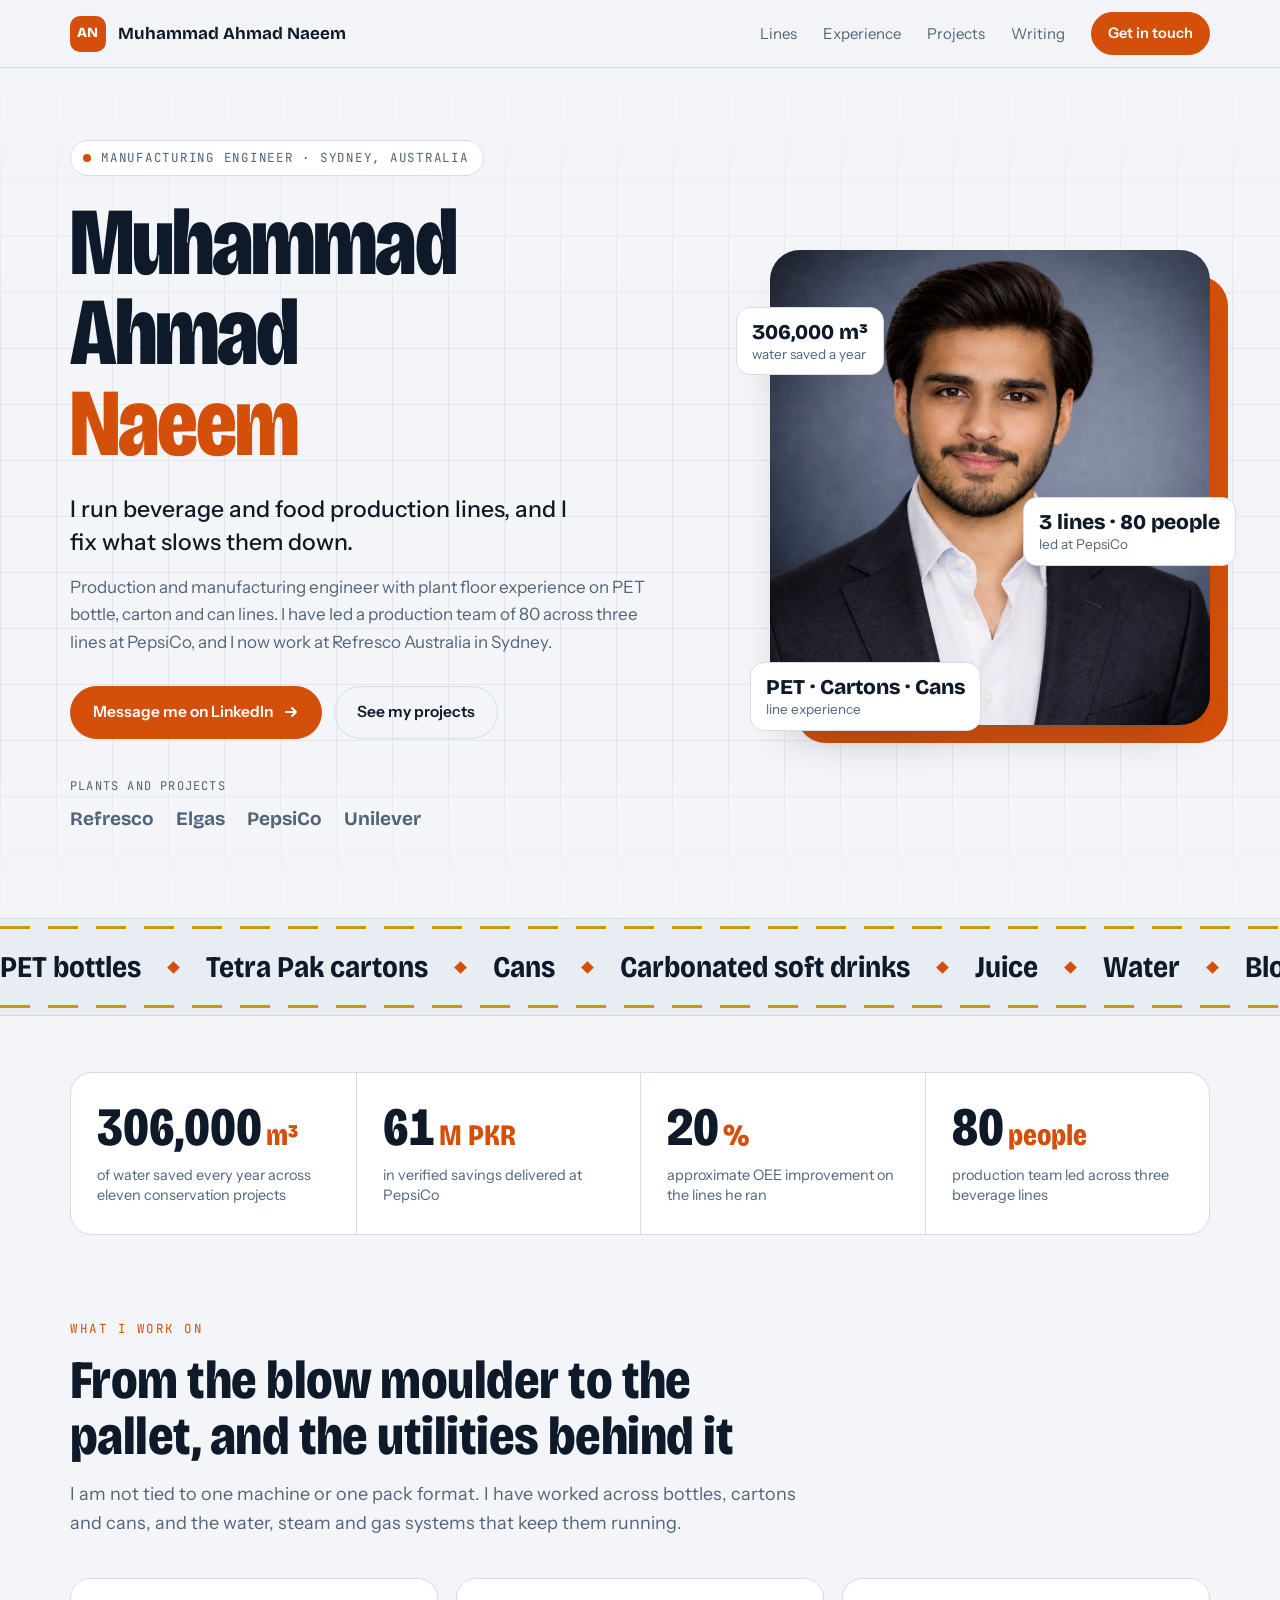
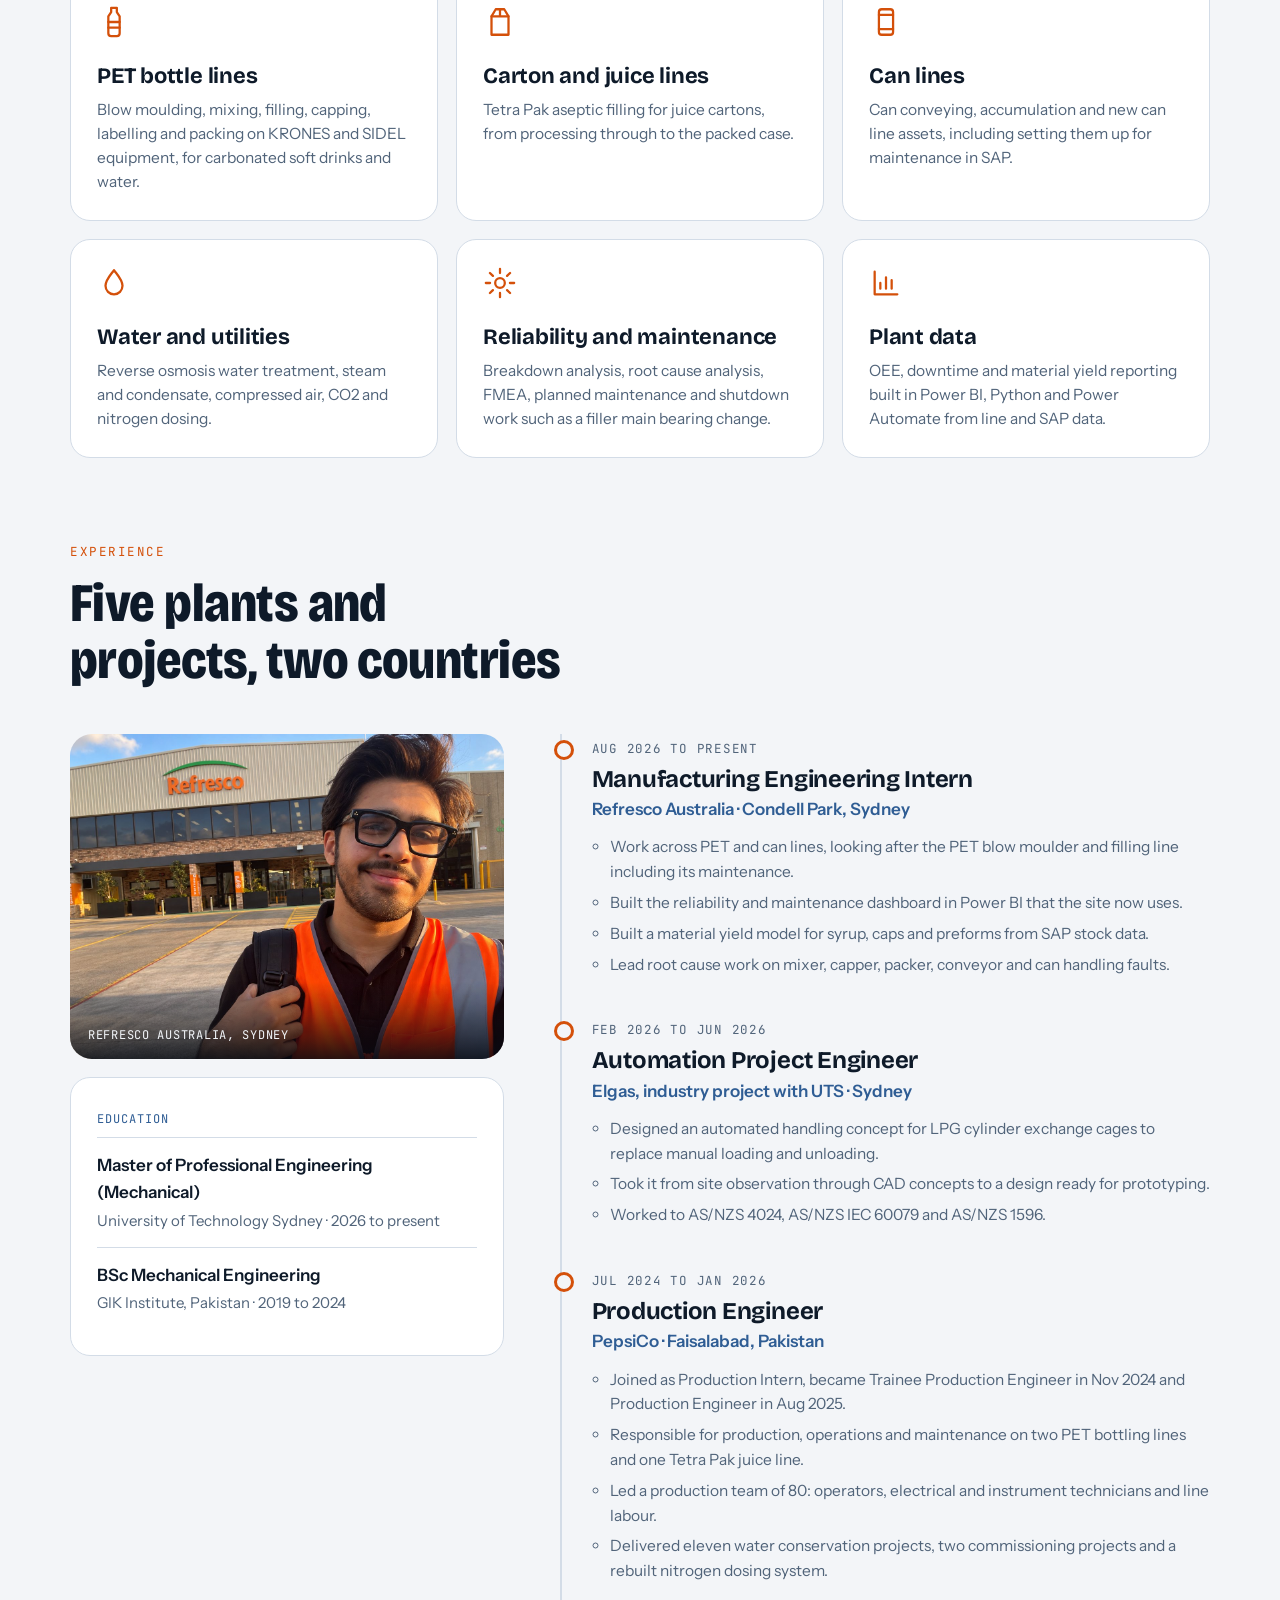
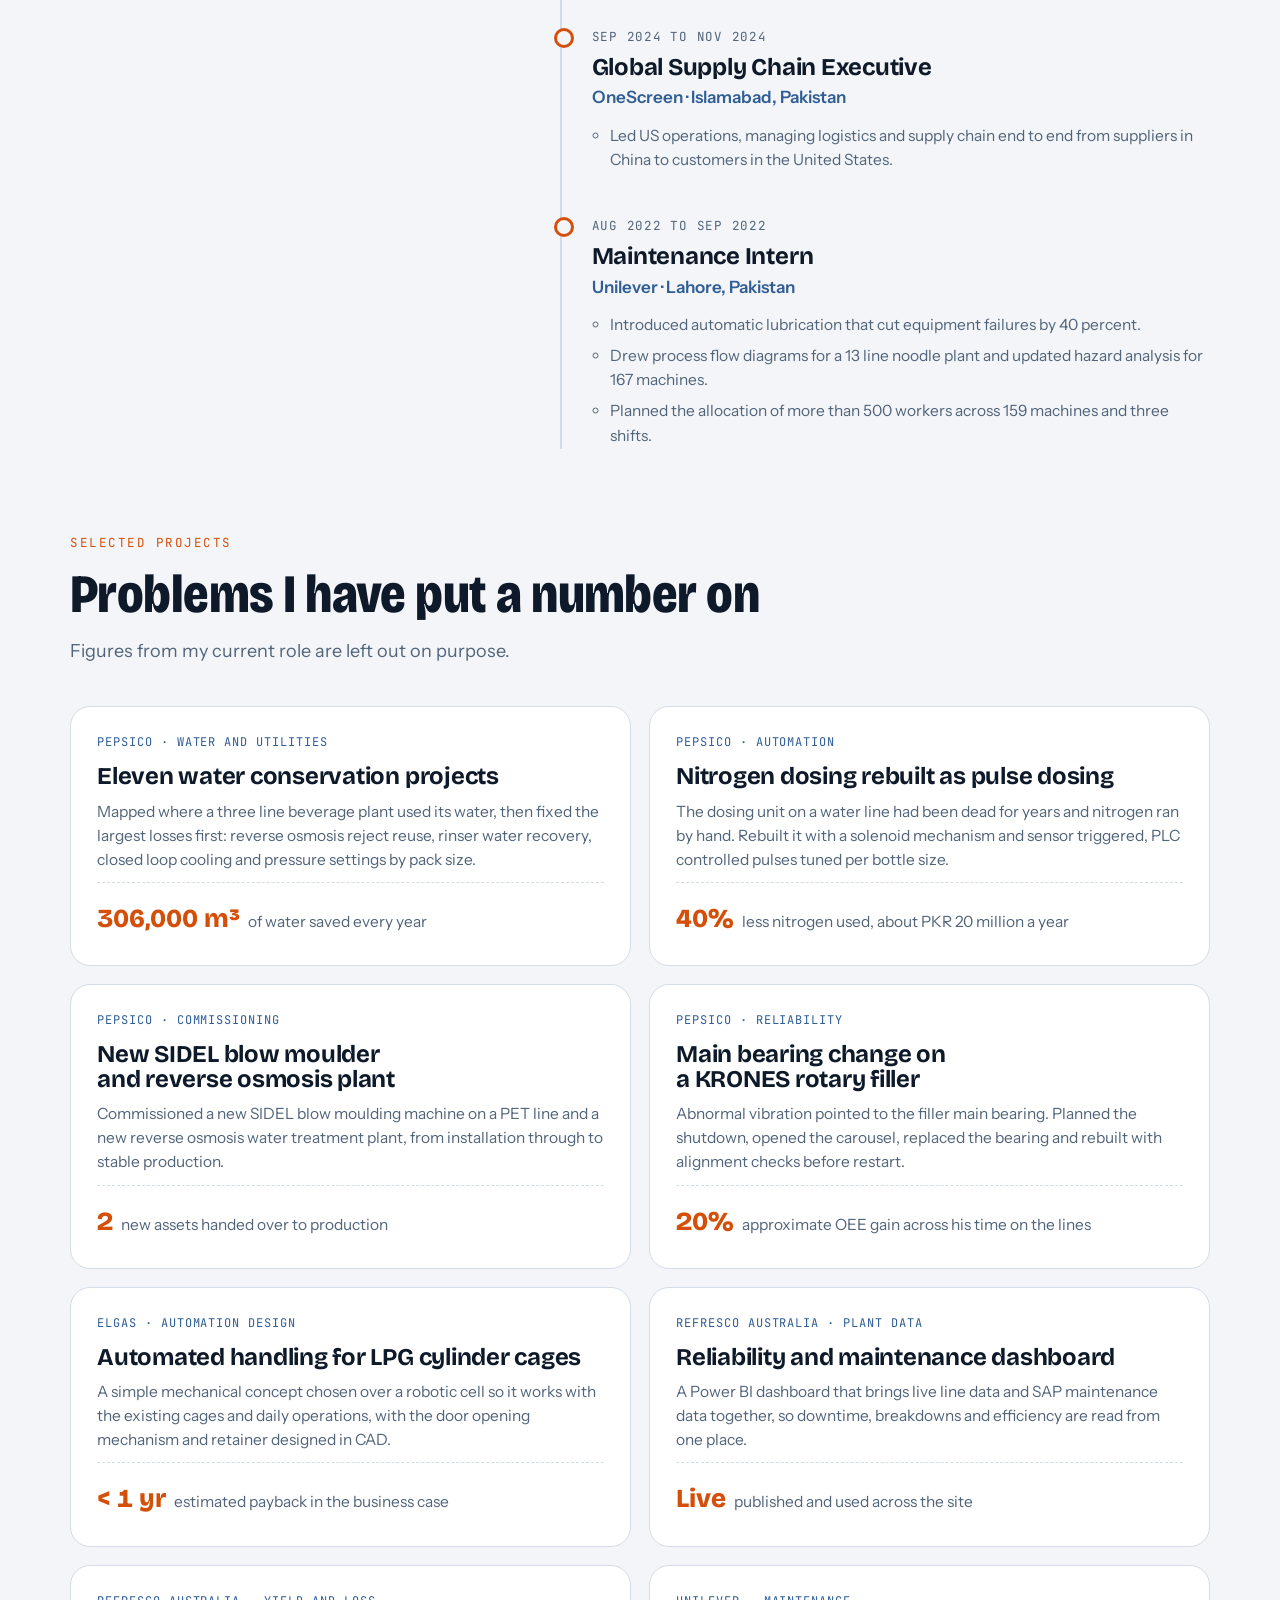
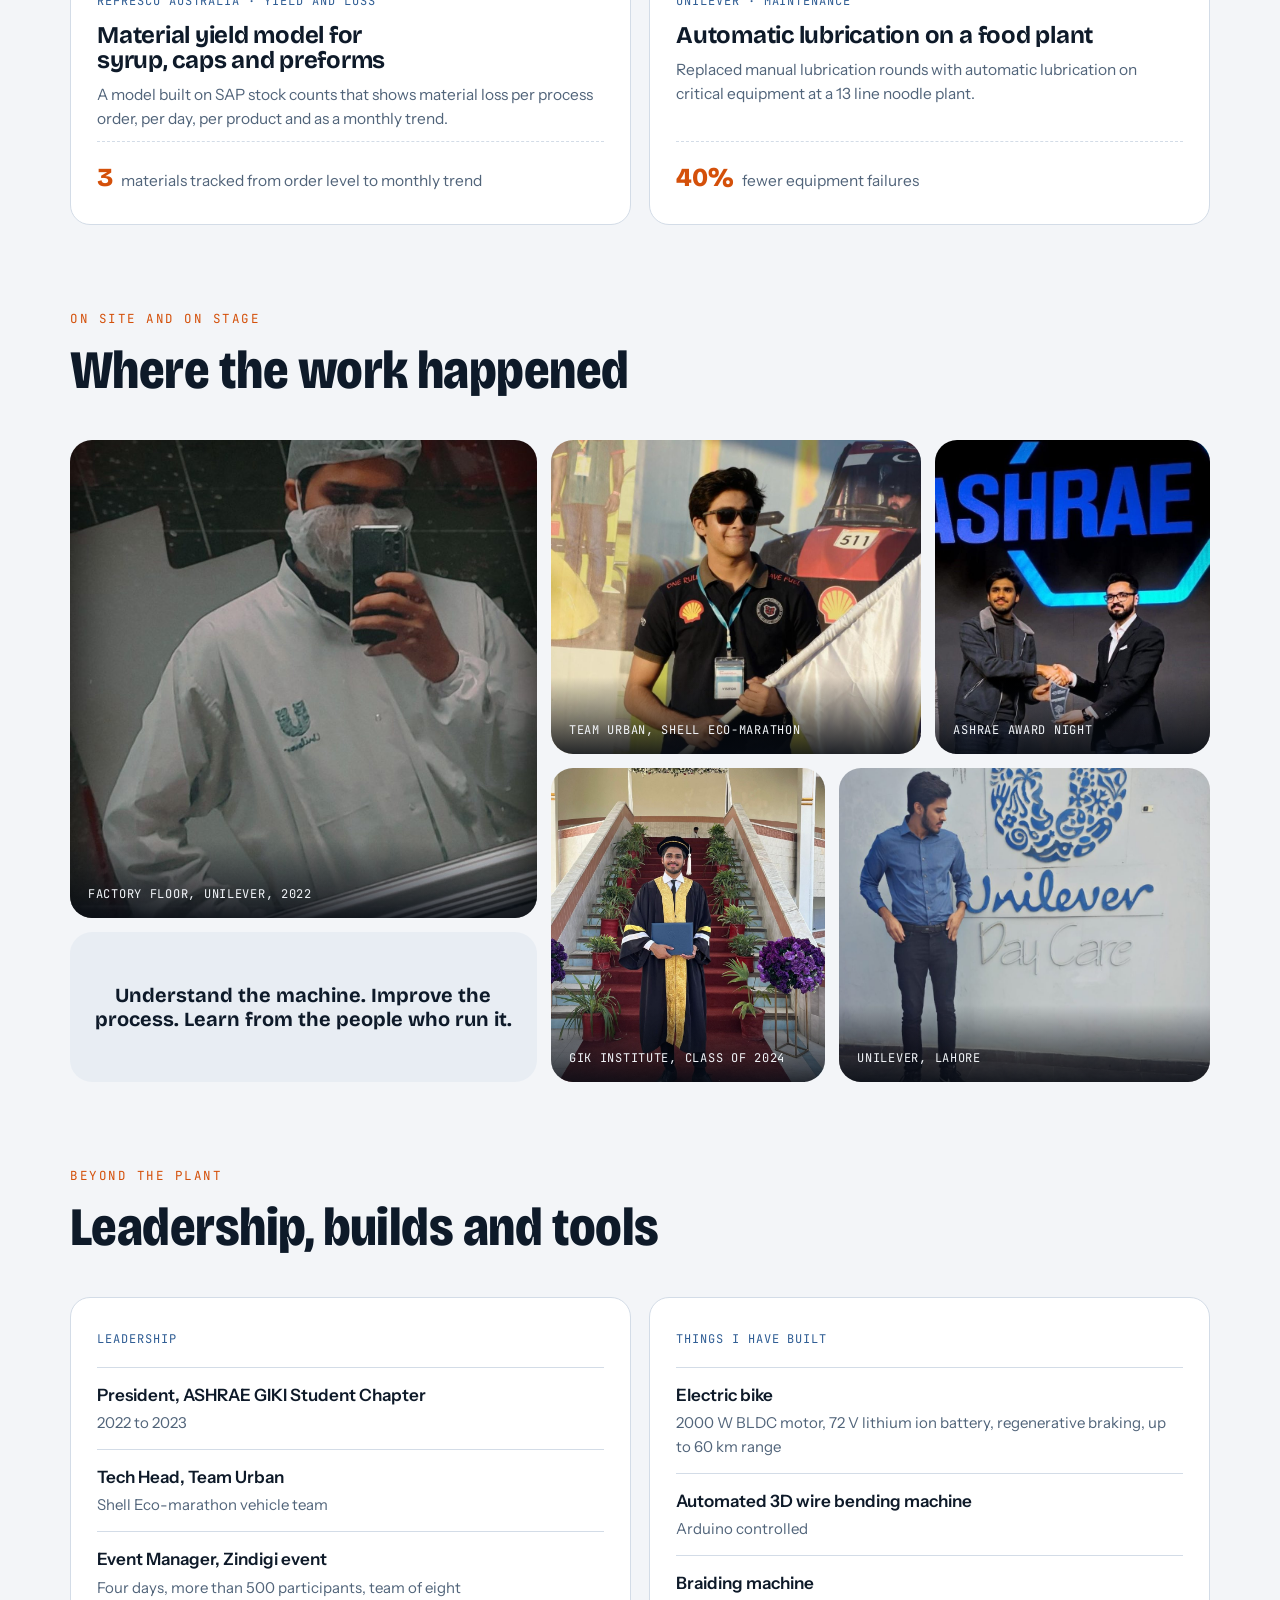
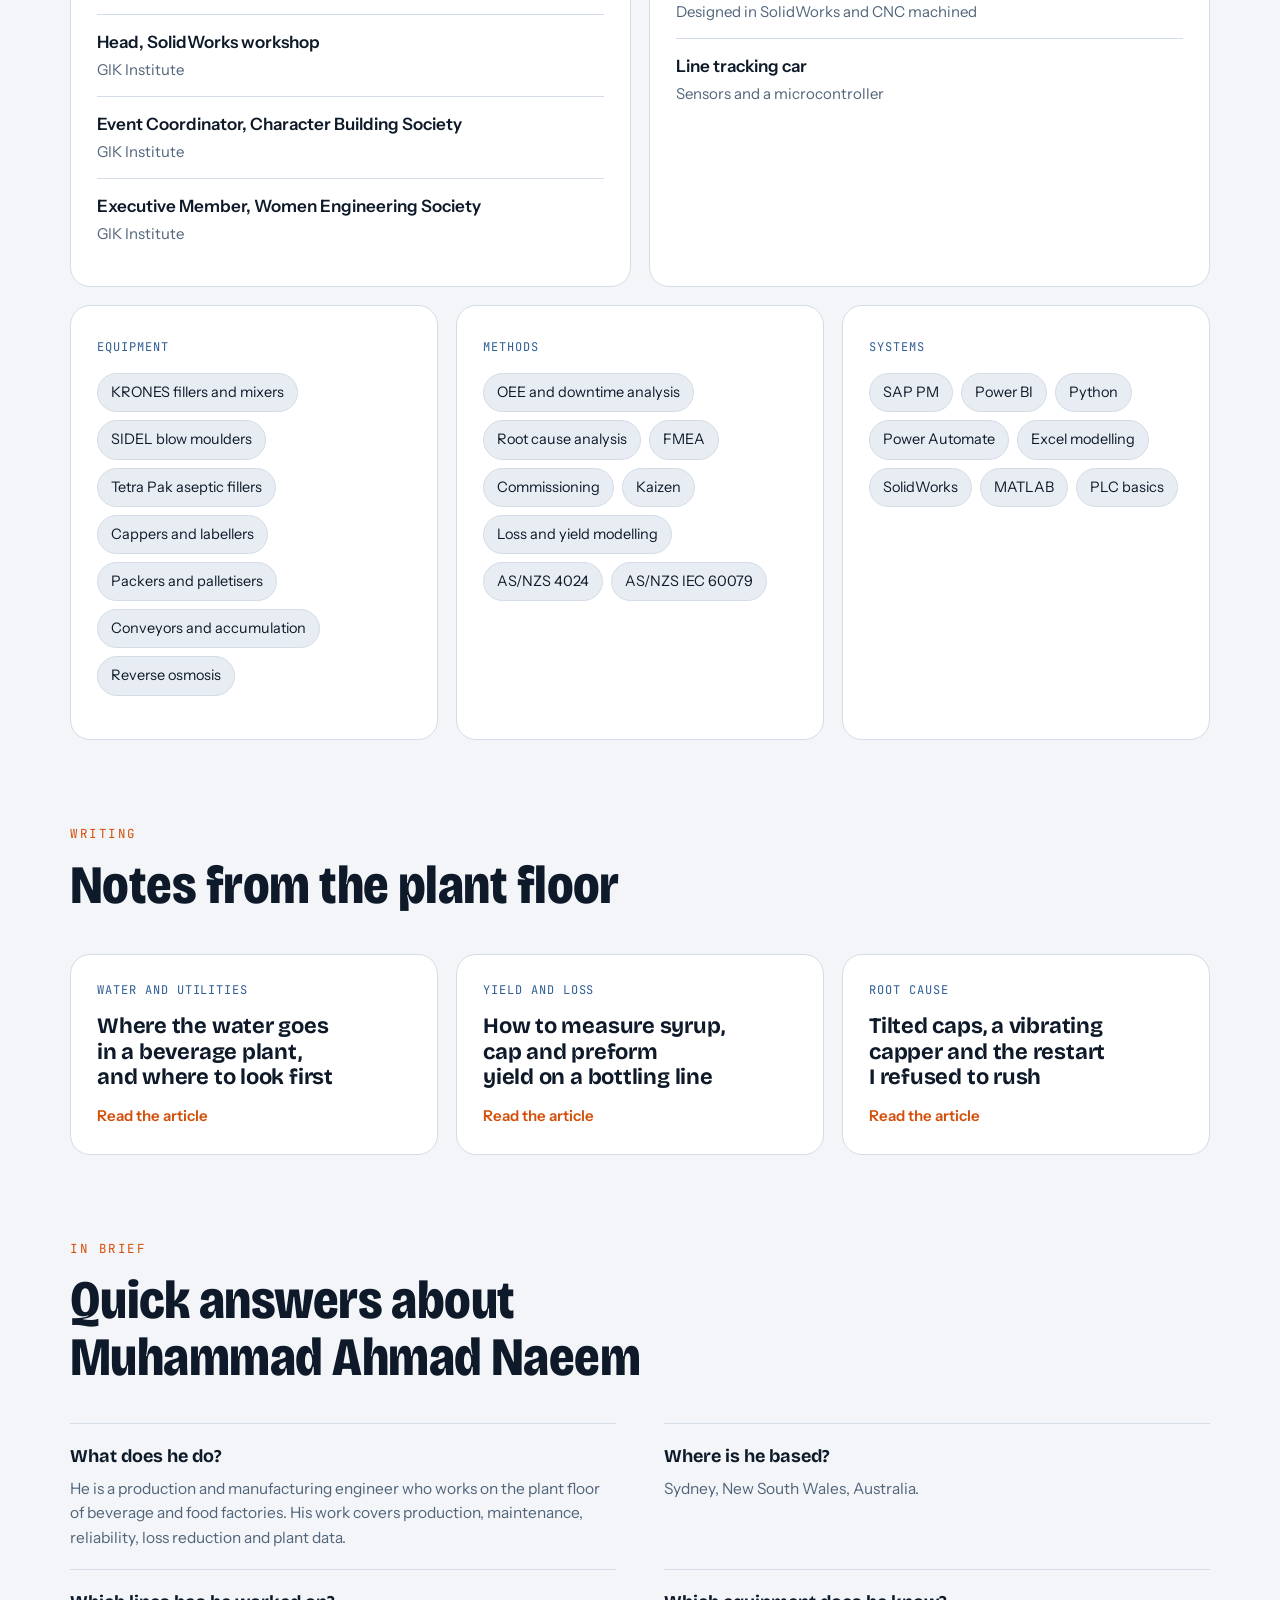
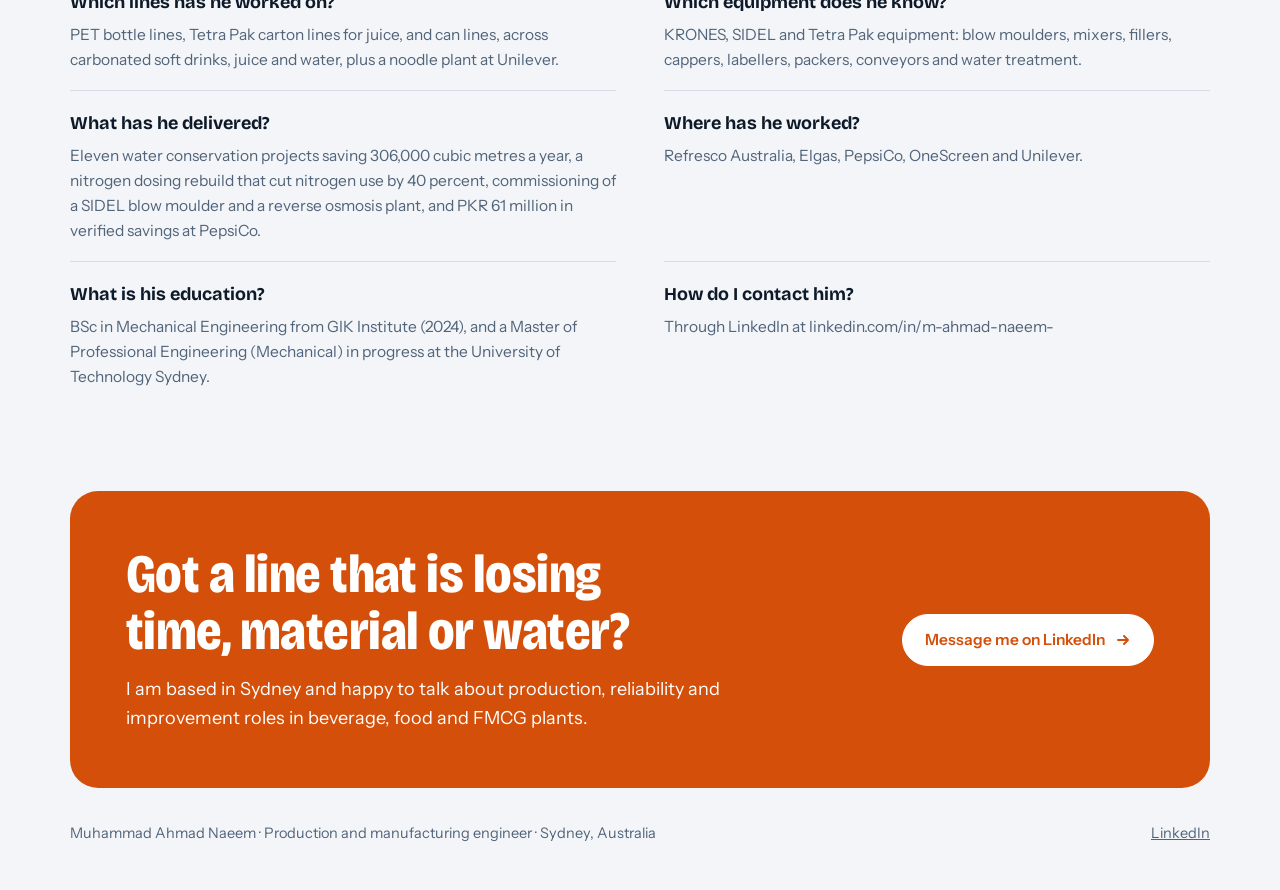
==== index.html @ 39c2a329 "Publish personal site" ====
<!DOCTYPE html>
<html lang="en-AU"><head><meta charset="utf-8"><meta name="viewport" content="width=device-width,initial-scale=1,viewport-fit=cover"><meta name="claude:viewport-fit-sides" content="cover"><title>Muhammad Ahmad Naeem | Production and Manufacturing Engineer, Sydney, Australia</title><meta name="description" content="Muhammad Ahmad Naeem is a production and manufacturing engineer in Sydney, Australia. He works on beverage and food plants across PET bottle, carton and can lines: production, maintenance, reliability, loss reduction and plant data."><meta name="author" content="Muhammad Ahmad Naeem"><link rel="canonical" href="https://ahmadnaeempbc.github.io/"><link rel="icon" href="data:image/svg+xml,%3Csvg xmlns='http://www.w3.org/2000/svg' viewBox='0 0 64 64'%3E%3Crect width='64' height='64' rx='14' fill='%23ff7a1a'/%3E%3Ctext x='32' y='43' font-family='Arial,sans-serif' font-weight='700' font-size='28' text-anchor='middle' fill='%230b1420'%3EAN%3C/text%3E%3C/svg%3E"><meta property="og:type" content="profile"><meta property="og:title" content="Muhammad Ahmad Naeem | Production and Manufacturing Engineer, Sydney, Australia"><meta property="og:description" content="Muhammad Ahmad Naeem is a production and manufacturing engineer in Sydney, Australia. He works on beverage and food plants across PET bottle, carton and can lines: production, maintenance, reliability, loss reduction and plant data."><meta property="og:url" content="https://ahmadnaeempbc.github.io/"><meta property="og:image" content="https://ahmadnaeempbc.github.io/portrait.jpg"><meta property="og:site_name" content="Muhammad Ahmad Naeem"><meta name="twitter:card" content="summary"><link rel="preconnect" href="https://fonts.googleapis.com"><link rel="preconnect" href="https://fonts.gstatic.com" crossorigin><link rel="stylesheet" href="https://fonts.googleapis.com/css2?family=Bricolage+Grotesque:opsz,wdth,wght@12..96,75..100,400..800&family=Instrument+Sans:wght@400..700&family=JetBrains+Mono:wght@400;500&display=swap"><link rel="stylesheet" href="site.css"><script type="application/ld+json">{"@context": "https://schema.org", "@type": "ProfilePage", "dateModified": "2026-11-15", "mainEntity": {"@type": "Person", "@id": "https://ahmadnaeempbc.github.io/#person", "name": "Muhammad Ahmad Naeem", "alternateName": ["Ahmad Naeem", "M Ahmad Naeem"], "jobTitle": "Production and Manufacturing Engineer", "description": "Muhammad Ahmad Naeem is a production and manufacturing engineer in Sydney, Australia. He works on beverage and food plants across PET bottle, carton and can lines: production, maintenance, reliability, loss reduction and plant data.", "url": "https://ahmadnaeempbc.github.io/", "image": "https://ahmadnaeempbc.github.io/portrait.jpg", "sameAs": ["https://www.linkedin.com/in/m-ahmad-naeem-/"], "address": {"@type": "PostalAddress", "addressLocality": "Sydney", "addressRegion": "NSW", "addressCountry": "AU"}, "worksFor": {"@type": "Organization", "name": "Refresco Australia"}, "alumniOf": [{"@type": "CollegeOrUniversity", "name": "University of Technology Sydney"}, {"@type": "CollegeOrUniversity", "name": "Ghulam Ishaq Khan Institute of Engineering Sciences and Technology"}], "knowsAbout": ["Production engineering", "Manufacturing engineering", "Beverage manufacturing", "Food manufacturing", "FMCG", "PET bottling lines", "PET blow moulding", "Tetra Pak aseptic carton filling", "Can lines", "Filling and packaging lines", "Overall equipment effectiveness", "Reliability engineering", "Root cause analysis", "FMEA", "Water conservation in manufacturing", "Material yield and loss reduction", "SAP PM", "Power BI", "Machine safety AS/NZS 4024"], "hasOccupation": {"@type": "Occupation", "name": "Manufacturing Engineer", "occupationLocation": {"@type": "Country", "name": "Australia"}, "skills": "Production, maintenance, reliability, commissioning, loss reduction, plant data"}}}</script></head><body><header class="nav"><div class="wrap"><a class="brand" href="#top"><span class="mark">AN</span><span class="full">Muhammad Ahmad Naeem</span></a><nav aria-label="Sections"><a href="#lines">Lines</a><a href="#experience">Experience</a><a href="#work">Projects</a><a href="#writing">Writing</a><a class="btn solid sm" href="https://www.linkedin.com/in/m-ahmad-naeem-/" rel="me noopener">Get in touch</a></nav></div></header><main id="top"><section class="hero" style="padding:0"><div class="wrap"><div><span class="status"><i></i>Manufacturing engineer · Sydney, Australia</span><h1><span>Muhammad</span><span>Ahmad</span><span class="hl">Naeem</span></h1><p class="lede">I run beverage and food production lines, and I fix what slows them down.</p><p class="about">Production and manufacturing engineer with plant floor experience on PET bottle, carton and can lines. I have led a production team of 80 across three lines at PepsiCo, and I now work at Refresco Australia in Sydney.</p><div class="cta"><a class="btn solid" href="https://www.linkedin.com/in/m-ahmad-naeem-/" rel="me noopener">Message me on LinkedIn <svg class="arrow" viewBox="0 0 16 16" fill="none" stroke="currentColor" stroke-width="2" stroke-linecap="round" stroke-linejoin="round" aria-hidden="true"><path d="M3 8h10M9 4l4 4-4 4"/></svg></a><a class="btn line" href="#work">See my projects</a></div><div class="firms"><small>Plants and projects</small><span>Refresco</span><span>Elgas</span><span>PepsiCo</span><span>Unilever</span></div></div><div class="shot"><img src="portrait.jpg" alt="Portrait of Muhammad Ahmad Naeem" width="900" height="900"><div class="chip c1"><b>306,000 m³</b>water saved a year</div><div class="chip c2"><b>3 lines · 80 people</b>led at PepsiCo</div><div class="chip c3"><b>PET · Cartons · Cans</b>line experience</div></div></div></section><div class="belt" aria-label="Products and processes"><div class="track"><ul><li>PET bottles</li><li>Tetra Pak cartons</li><li>Cans</li><li>Carbonated soft drinks</li><li>Juice</li><li>Water</li><li>Blow moulding</li><li>Filling</li><li>Capping</li><li>Labelling</li><li>Packing</li><li>Palletising</li><li>Water treatment</li><li>Utilities</li></ul><ul aria-hidden="true"><li>PET bottles</li><li>Tetra Pak cartons</li><li>Cans</li><li>Carbonated soft drinks</li><li>Juice</li><li>Water</li><li>Blow moulding</li><li>Filling</li><li>Capping</li><li>Labelling</li><li>Packing</li><li>Palletising</li><li>Water treatment</li><li>Utilities</li></ul></div></div><section style="padding-top:56px" aria-label="Key results"><div class="wrap"><div class="stats"><div><b><span data-count="306000">306,000</span><em>m³</em></b><span>of water saved every year across eleven conservation projects</span></div><div><b><span data-count="61">61</span><em>M PKR</em></b><span>in verified savings delivered at PepsiCo</span></div><div><b><span data-count="20">20</span><em>%</em></b><span>approximate OEE improvement on the lines he ran</span></div><div><b><span data-count="80">80</span><em>people</em></b><span>production team led across three beverage lines</span></div></div></div></section><section id="lines"><div class="wrap"><div class="head"><span class="eyebrow">What I work on</span><h2>From the blow moulder to the pallet, and the utilities behind it</h2><p>I am not tied to one machine or one pack format. I have worked across bottles, cartons and cans, and the water, steam and gas systems that keep them running.</p></div><div class="grid3"><article class="card"><svg viewBox="0 0 24 24" fill="none" stroke="currentColor" stroke-width="1.6" stroke-linecap="round" stroke-linejoin="round" aria-hidden="true"><path fill="none" d="M10 2h4v3l2 3v12a2 2 0 0 1-2 2h-4a2 2 0 0 1-2-2V8l2-3z"/><path fill="none" d="M8 12h8M8 16h8"/></svg><h3>PET bottle lines</h3><p>Blow moulding, mixing, filling, capping, labelling and packing on KRONES and SIDEL equipment, for carbonated soft drinks and water.</p></article><article class="card"><svg viewBox="0 0 24 24" fill="none" stroke="currentColor" stroke-width="1.6" stroke-linecap="round" stroke-linejoin="round" aria-hidden="true"><path fill="none" d="M6 8l3-5h6l3 5v13H6z"/><path fill="none" d="M6 8h12M12 3v5"/></svg><h3>Carton and juice lines</h3><p>Tetra Pak aseptic filling for juice cartons, from processing through to the packed case.</p></article><article class="card"><svg viewBox="0 0 24 24" fill="none" stroke="currentColor" stroke-width="1.6" stroke-linecap="round" stroke-linejoin="round" aria-hidden="true"><rect fill="none" x="7" y="3" width="10" height="18" rx="2"/><path fill="none" d="M7 7h10M7 17h10"/></svg><h3>Can lines</h3><p>Can conveying, accumulation and new can line assets, including setting them up for maintenance in SAP.</p></article><article class="card"><svg viewBox="0 0 24 24" fill="none" stroke="currentColor" stroke-width="1.6" stroke-linecap="round" stroke-linejoin="round" aria-hidden="true"><path fill="none" d="M12 3c3 4 6 7 6 11a6 6 0 0 1-12 0c0-4 3-7 6-11z"/></svg><h3>Water and utilities</h3><p>Reverse osmosis water treatment, steam and condensate, compressed air, CO2 and nitrogen dosing.</p></article><article class="card"><svg viewBox="0 0 24 24" fill="none" stroke="currentColor" stroke-width="1.6" stroke-linecap="round" stroke-linejoin="round" aria-hidden="true"><circle fill="none" cx="12" cy="12" r="3.4"/><path fill="none" d="M12 2v3M12 19v3M2 12h3M19 12h3M4.9 4.9l2.1 2.1M17 17l2.1 2.1M19.1 4.9L17 7M7 17l-2.1 2.1"/></svg><h3>Reliability and maintenance</h3><p>Breakdown analysis, root cause analysis, FMEA, planned maintenance and shutdown work such as a filler main bearing change.</p></article><article class="card"><svg viewBox="0 0 24 24" fill="none" stroke="currentColor" stroke-width="1.6" stroke-linecap="round" stroke-linejoin="round" aria-hidden="true"><path fill="none" d="M4 20V4M4 20h16"/><path fill="none" d="M8 16v-4M12 16V8M16 16v-6"/></svg><h3>Plant data</h3><p>OEE, downtime and material yield reporting built in Power BI, Python and Power Automate from line and SAP data.</p></article></div></div></section><section id="experience"><div class="wrap"><div class="head"><span class="eyebrow">Experience</span><h2>Five plants and projects, two countries</h2></div><div class="split"><div class="pin"><figure><img src="refresco.jpg" alt="Muhammad Ahmad Naeem in a high visibility vest outside the Refresco Australia plant in Sydney" loading="lazy"><figcaption>Refresco Australia, Sydney</figcaption></figure><div class="card" style="margin-top:18px"><span class="tag">Education</span><ul class="list" style="margin-top:6px"><li><b>Master of Professional Engineering (Mechanical)</b><span>University of Technology Sydney · 2026 to present</span></li><li><b>BSc Mechanical Engineering</b><span>GIK Institute, Pakistan · 2019 to 2024</span></li></ul></div></div><ol class="tl"><li><span class="when">Aug 2026 to present</span><h3>Manufacturing Engineering Intern</h3><p class="co">Refresco Australia · Condell Park, Sydney</p><ul><li>Work across PET and can lines, looking after the PET blow moulder and filling line including its maintenance.</li><li>Built the reliability and maintenance dashboard in Power BI that the site now uses.</li><li>Built a material yield model for syrup, caps and preforms from SAP stock data.</li><li>Lead root cause work on mixer, capper, packer, conveyor and can handling faults.</li></ul></li><li><span class="when">Feb 2026 to Jun 2026</span><h3>Automation Project Engineer</h3><p class="co">Elgas, industry project with UTS · Sydney</p><ul><li>Designed an automated handling concept for LPG cylinder exchange cages to replace manual loading and unloading.</li><li>Took it from site observation through CAD concepts to a design ready for prototyping.</li><li>Worked to AS/NZS 4024, AS/NZS IEC 60079 and AS/NZS 1596.</li></ul></li><li><span class="when">Jul 2024 to Jan 2026</span><h3>Production Engineer</h3><p class="co">PepsiCo · Faisalabad, Pakistan</p><ul><li>Joined as Production Intern, became Trainee Production Engineer in Nov 2024 and Production Engineer in Aug 2025.</li><li>Responsible for production, operations and maintenance on two PET bottling lines and one Tetra Pak juice line.</li><li>Led a production team of 80: operators, electrical and instrument technicians and line labour.</li><li>Delivered eleven water conservation projects, two commissioning projects and a rebuilt nitrogen dosing system.</li></ul></li><li><span class="when">Sep 2024 to Nov 2024</span><h3>Global Supply Chain Executive</h3><p class="co">OneScreen · Islamabad, Pakistan</p><ul><li>Led US operations, managing logistics and supply chain end to end from suppliers in China to customers in the United States.</li></ul></li><li><span class="when">Aug 2022 to Sep 2022</span><h3>Maintenance Intern</h3><p class="co">Unilever · Lahore, Pakistan</p><ul><li>Introduced automatic lubrication that cut equipment failures by 40 percent.</li><li>Drew process flow diagrams for a 13 line noodle plant and updated hazard analysis for 167 machines.</li><li>Planned the allocation of more than 500 workers across 159 machines and three shifts.</li></ul></li></ol></div></div></section><section id="work"><div class="wrap"><div class="head"><span class="eyebrow">Selected projects</span><h2>Problems I have put a number on</h2><p>Figures from my current role are left out on purpose.</p></div><div class="proj"><article class="card"><span class="tag">PepsiCo · Water and utilities</span><h3>Eleven water conservation projects</h3><p>Mapped where a three line beverage plant used its water, then fixed the largest losses first: reverse osmosis reject reuse, rinser water recovery, closed loop cooling and pressure settings by pack size.</p><p class="result"><b>306,000 m³</b>of water saved every year</p></article><article class="card"><span class="tag">PepsiCo · Automation</span><h3>Nitrogen dosing rebuilt as pulse dosing</h3><p>The dosing unit on a water line had been dead for years and nitrogen ran by hand. Rebuilt it with a solenoid mechanism and sensor triggered, PLC controlled pulses tuned per bottle size.</p><p class="result"><b>40%</b>less nitrogen used, about PKR 20 million a year</p></article><article class="card"><span class="tag">PepsiCo · Commissioning</span><h3>New SIDEL blow moulder and reverse osmosis plant</h3><p>Commissioned a new SIDEL blow moulding machine on a PET line and a new reverse osmosis water treatment plant, from installation through to stable production.</p><p class="result"><b>2</b>new assets handed over to production</p></article><article class="card"><span class="tag">PepsiCo · Reliability</span><h3>Main bearing change on a KRONES rotary filler</h3><p>Abnormal vibration pointed to the filler main bearing. Planned the shutdown, opened the carousel, replaced the bearing and rebuilt with alignment checks before restart.</p><p class="result"><b>20%</b>approximate OEE gain across his time on the lines</p></article><article class="card"><span class="tag">Elgas · Automation design</span><h3>Automated handling for LPG cylinder cages</h3><p>A simple mechanical concept chosen over a robotic cell so it works with the existing cages and daily operations, with the door opening mechanism and retainer designed in CAD.</p><p class="result"><b>&lt; 1 yr</b>estimated payback in the business case</p></article><article class="card"><span class="tag">Refresco Australia · Plant data</span><h3>Reliability and maintenance dashboard</h3><p>A Power BI dashboard that brings live line data and SAP maintenance data together, so downtime, breakdowns and efficiency are read from one place.</p><p class="result"><b>Live</b>published and used across the site</p></article><article class="card"><span class="tag">Refresco Australia · Yield and loss</span><h3>Material yield model for syrup, caps and preforms</h3><p>A model built on SAP stock counts that shows material loss per process order, per day, per product and as a monthly trend.</p><p class="result"><b>3</b>materials tracked from order level to monthly trend</p></article><article class="card"><span class="tag">Unilever · Maintenance</span><h3>Automatic lubrication on a food plant</h3><p>Replaced manual lubrication rounds with automatic lubrication on critical equipment at a 13 line noodle plant.</p><p class="result"><b>40%</b>fewer equipment failures</p></article></div></div></section><section id="photos"><div class="wrap"><div class="head"><span class="eyebrow">On site and on stage</span><h2>Where the work happened</h2></div><div class="gallery"><figure><img src="unilever-floor.jpg" alt="Muhammad Ahmad Naeem in a hair net, face mask and white Unilever coat on the factory floor" loading="lazy"><figcaption>Factory floor, Unilever, 2022</figcaption></figure><figure><img src="shell.jpg" alt="Muhammad Ahmad Naeem at Shell Eco-marathon in a team polo shirt" loading="lazy"><figcaption>Team Urban, Shell Eco-marathon</figcaption></figure><figure><img src="ashrae.jpg" alt="Muhammad Ahmad Naeem receiving a trophy on stage at an ASHRAE event" loading="lazy"><figcaption>ASHRAE award night</figcaption></figure><figure><img src="graduation.jpg" alt="Muhammad Ahmad Naeem in a graduation gown holding his degree at GIK Institute" loading="lazy"><figcaption>GIK Institute, class of 2024</figcaption></figure><figure><img src="unilever.jpg" alt="Muhammad Ahmad Naeem standing beside the Unilever sign in Lahore" loading="lazy"><figcaption>Unilever, Lahore</figcaption></figure><figure><p>Understand the machine. Improve the process. Learn from the people who run it.</p></figure></div></div></section><section id="more"><div class="wrap"><div class="head"><span class="eyebrow">Beyond the plant</span><h2>Leadership, builds and tools</h2></div><div class="two"><div class="card"><span class="tag">Leadership</span><ul class="list"><li><b>President, ASHRAE GIKI Student Chapter</b><span>2022 to 2023</span></li><li><b>Tech Head, Team Urban</b><span>Shell Eco-marathon vehicle team</span></li><li><b>Event Manager, Zindigi event</b><span>Four days, more than 500 participants, team of eight</span></li><li><b>Head, SolidWorks workshop</b><span>GIK Institute</span></li><li><b>Event Coordinator, Character Building Society</b><span>GIK Institute</span></li><li><b>Executive Member, Women Engineering Society</b><span>GIK Institute</span></li></ul></div><div class="card"><span class="tag">Things I have built</span><ul class="list"><li><b>Electric bike</b><span>2000 W BLDC motor, 72 V lithium ion battery, regenerative braking, up to 60 km range</span></li><li><b>Automated 3D wire bending machine</b><span>Arduino controlled</span></li><li><b>Braiding machine</b><span>Designed in SolidWorks and CNC machined</span></li><li><b>Line tracking car</b><span>Sensors and a microcontroller</span></li></ul></div></div><div class="grid3" style="margin-top:18px"><div class="card"><span class="tag">Equipment</span><ul class="pills"><li>KRONES fillers and mixers</li><li>SIDEL blow moulders</li><li>Tetra Pak aseptic fillers</li><li>Cappers and labellers</li><li>Packers and palletisers</li><li>Conveyors and accumulation</li><li>Reverse osmosis</li></ul></div><div class="card"><span class="tag">Methods</span><ul class="pills"><li>OEE and downtime analysis</li><li>Root cause analysis</li><li>FMEA</li><li>Commissioning</li><li>Kaizen</li><li>Loss and yield modelling</li><li>AS/NZS 4024</li><li>AS/NZS IEC 60079</li></ul></div><div class="card"><span class="tag">Systems</span><ul class="pills"><li>SAP PM</li><li>Power BI</li><li>Python</li><li>Power Automate</li><li>Excel modelling</li><li>SolidWorks</li><li>MATLAB</li><li>PLC basics</li></ul></div></div></div></section><section id="writing"><div class="wrap"><div class="head"><span class="eyebrow">Writing</span><h2>Notes from the plant floor</h2></div><div class="posts"><a class="card" href="water-in-a-beverage-plant.html"><span class="tag">Water and utilities</span><h3>Where the water goes in a beverage plant, and where to look first</h3><span class="more">Read the article</span></a><a class="card" href="measuring-material-yield-on-a-bottling-line.html"><span class="tag">Yield and loss</span><h3>How to measure syrup, cap and preform yield on a bottling line</h3><span class="more">Read the article</span></a><a class="card" href="tilted-caps-and-the-restart-i-refused-to-rush.html"><span class="tag">Root cause</span><h3>Tilted caps, a vibrating capper and the restart I refused to rush</h3><span class="more">Read the article</span></a></div></div></section><section id="facts"><div class="wrap"><div class="head"><span class="eyebrow">In brief</span><h2>Quick answers about Muhammad Ahmad Naeem</h2></div><dl class="facts"><div><dt>What does he do?</dt><dd>He is a production and manufacturing engineer who works on the plant floor of beverage and food factories. His work covers production, maintenance, reliability, loss reduction and plant data.</dd></div><div><dt>Where is he based?</dt><dd>Sydney, New South Wales, Australia.</dd></div><div><dt>Which lines has he worked on?</dt><dd>PET bottle lines, Tetra Pak carton lines for juice, and can lines, across carbonated soft drinks, juice and water, plus a noodle plant at Unilever.</dd></div><div><dt>Which equipment does he know?</dt><dd>KRONES, SIDEL and Tetra Pak equipment: blow moulders, mixers, fillers, cappers, labellers, packers, conveyors and water treatment.</dd></div><div><dt>What has he delivered?</dt><dd>Eleven water conservation projects saving 306,000 cubic metres a year, a nitrogen dosing rebuild that cut nitrogen use by 40 percent, commissioning of a SIDEL blow moulder and a reverse osmosis plant, and PKR 61 million in verified savings at PepsiCo.</dd></div><div><dt>Where has he worked?</dt><dd>Refresco Australia, Elgas, PepsiCo, OneScreen and Unilever.</dd></div><div><dt>What is his education?</dt><dd>BSc in Mechanical Engineering from GIK Institute (2024), and a Master of Professional Engineering (Mechanical) in progress at the University of Technology Sydney.</dd></div><div><dt>How do I contact him?</dt><dd>Through LinkedIn at linkedin.com/in/m-ahmad-naeem-</dd></div></dl></div></section><section class="call" id="contact" style="padding-top:0"><div class="wrap"><div class="box"><div><h2>Got a line that is losing time, material or water?</h2><p>I am based in Sydney and happy to talk about production, reliability and improvement roles in beverage, food and FMCG plants.</p></div><a class="btn" href="https://www.linkedin.com/in/m-ahmad-naeem-/" rel="me noopener">Message me on LinkedIn <svg class="arrow" viewBox="0 0 16 16" fill="none" stroke="currentColor" stroke-width="2" stroke-linecap="round" stroke-linejoin="round" aria-hidden="true"><path d="M3 8h10M9 4l4 4-4 4"/></svg></a></div></div></section></main><footer><div class="wrap"><span>Muhammad Ahmad Naeem · Production and manufacturing engineer · Sydney, Australia</span><a href="https://www.linkedin.com/in/m-ahmad-naeem-/" rel="me noopener">LinkedIn</a></div></footer><script>
(function(){
  if(matchMedia('(prefers-reduced-motion: reduce)').matches) return;
  var els=document.querySelectorAll('[data-count]'), fmt=new Intl.NumberFormat('en-AU'), t0=null, D=1100;
  function step(t){ if(!t0) t0=t; var p=Math.min(1,(t-t0)/D), k=1-Math.pow(1-p,3);
    els.forEach(function(el){ el.textContent=fmt.format(Math.round(el.dataset.count*k)); });
    if(p<1) requestAnimationFrame(step); }
  requestAnimationFrame(step);
})();
</script></body></html>
---- site.css ----
/* Layout: a plant floor at night. Deep navy ground, one high visibility orange, yellow lane marking on the moving belt. */
:root{
  --bg:#0b1420; --bg2:#0f1b2b; --surface:#142235; --line:#243850; --ink:#eef3f8; --muted:#9db0c6;
  --accent:#ff7a1a; --accent-ink:#1b0d02; --steel:#8fb4e0; --lane:#f6c945; --shadow:0 24px 60px -28px rgba(0,0,0,.7);
  --display:"Bricolage Grotesque","Arial Narrow",Arial,sans-serif;
  --body:"Instrument Sans","Segoe UI",system-ui,sans-serif;
  --mono:"JetBrains Mono",ui-monospace,Menlo,Consolas,monospace;
  color-scheme:dark;
}
@media (prefers-color-scheme: light){
  :root:not([data-theme="dark"]){
    --bg:#f3f5f8; --bg2:#e8edf3; --surface:#ffffff; --line:#d3dce7; --ink:#0e1a29; --muted:#51647a;
    --accent:#d4500a; --accent-ink:#ffffff; --steel:#2f5d94; --lane:#c79a06; --shadow:0 24px 50px -30px rgba(14,26,41,.35); color-scheme:light;
  }
}
:root[data-theme="light"]{
  --bg:#f3f5f8; --bg2:#e8edf3; --surface:#ffffff; --line:#d3dce7; --ink:#0e1a29; --muted:#51647a;
  --accent:#d4500a; --accent-ink:#ffffff; --steel:#2f5d94; --lane:#c79a06; --shadow:0 24px 50px -30px rgba(14,26,41,.35); color-scheme:light;
}
*{box-sizing:border-box}
html{-webkit-text-size-adjust:100%;scroll-behavior:smooth;scroll-padding-top:84px}
body{margin:0;background:var(--bg);color:var(--ink);font-family:var(--body);font-size:17px;line-height:1.6;-webkit-font-smoothing:antialiased}
img{max-width:100%;display:block}
a{color:inherit}
.wrap{max-width:1180px;margin-inline:auto;padding-left:max(20px,env(safe-area-inset-left,0px));padding-right:max(20px,env(safe-area-inset-right,0px))}
h1,h2,h3{font-family:var(--display);margin:0;line-height:1.05;text-wrap:balance;letter-spacing:-.01em}
p{margin:0}
:focus-visible{outline:2px solid var(--accent);outline-offset:3px;border-radius:4px}
.eyebrow{font-family:var(--mono);font-size:12.5px;letter-spacing:.12em;text-transform:uppercase;color:var(--accent)}
.muted{color:var(--muted)}

/* nav */
.nav{position:sticky;top:env(safe-area-inset-top,0px);z-index:20;background:color-mix(in srgb,var(--bg) 82%,transparent);backdrop-filter:blur(14px);-webkit-backdrop-filter:blur(14px);border-bottom:1px solid var(--line)}
.nav .wrap{display:flex;align-items:center;justify-content:space-between;gap:16px;padding-block:12px}
.brand{display:flex;align-items:center;gap:12px;text-decoration:none;font-family:var(--display);font-weight:700;font-size:17px}
.mark{display:grid;place-items:center;width:36px;height:36px;border-radius:10px;background:var(--accent);color:var(--accent-ink);font-size:14px;font-weight:800;letter-spacing:.02em}
.nav nav{display:flex;align-items:center;gap:26px}
.nav nav a{font-size:15px;color:var(--muted);text-decoration:none}
.nav nav a:hover{color:var(--ink)}
.btn{display:inline-flex;align-items:center;gap:10px;padding:13px 22px;border-radius:999px;font-weight:600;font-size:15.5px;text-decoration:none;border:1.5px solid var(--accent);transition:transform .15s,background-color .15s,color .15s}
.btn.solid{background:var(--accent);color:var(--accent-ink)}
.btn.line{color:var(--ink);border-color:var(--line)}
.btn:hover{transform:translateY(-2px)}
.btn.line:hover{border-color:var(--accent)}
.btn.sm{padding:9px 16px;font-size:14.5px}
.arrow{width:16px;height:16px;flex:none}

/* hero */
.hero{position:relative;overflow:hidden;background:
  linear-gradient(var(--bg),transparent 30%),
  linear-gradient(to right,color-mix(in srgb,var(--line) 55%,transparent) 1px,transparent 1px) 0 0/56px 56px,
  linear-gradient(to bottom,color-mix(in srgb,var(--line) 55%,transparent) 1px,transparent 1px) 0 0/56px 56px,var(--bg)}
.hero::after{content:"";position:absolute;inset:auto 0 0 0;height:160px;background:linear-gradient(transparent,var(--bg));pointer-events:none}
.hero .wrap{position:relative;z-index:1;display:grid;grid-template-columns:minmax(0,1.15fr) minmax(0,.85fr);gap:56px;align-items:center;padding-block:72px 84px}
.status{display:inline-flex;align-items:center;gap:10px;padding:7px 14px 7px 12px;border:1px solid var(--line);border-radius:999px;background:var(--surface);font-family:var(--mono);font-size:12.5px;letter-spacing:.06em;text-transform:uppercase;color:var(--muted)}
.status i{width:8px;height:8px;border-radius:50%;background:var(--accent);box-shadow:0 0 0 0 color-mix(in srgb,var(--accent) 60%,transparent)}
.hero h1{margin-top:22px;font-size:clamp(46px,7.6vw,96px);font-weight:800;font-stretch:80%;line-height:.94;letter-spacing:-.02em}
.hero h1 span{display:block}
.hero h1 .hl{color:var(--accent)}
.hero .lede{margin-top:24px;font-size:clamp(19px,2.1vw,23px);line-height:1.42;font-weight:500;max-width:34ch}
.hero .about{margin-top:16px;max-width:54ch;color:var(--muted)}
.cta{display:flex;flex-wrap:wrap;gap:12px;margin-top:30px}
.firms{margin-top:38px;display:flex;flex-wrap:wrap;gap:8px 22px;align-items:baseline;font-family:var(--display);font-weight:700;font-size:19px;color:var(--muted)}
.firms small{font-family:var(--mono);font-weight:400;font-size:12px;letter-spacing:.1em;text-transform:uppercase;width:100%}
.shot{position:relative;min-width:0;max-width:440px;justify-self:end;width:100%}
.shot::before{content:"";position:absolute;inset:26px -18px -18px 26px;border-radius:30px;background:var(--accent)}
.shot img{position:relative;width:100%;height:auto;aspect-ratio:1/1.08;object-fit:cover;border-radius:30px;box-shadow:var(--shadow)}
.chip{position:absolute;z-index:2;background:var(--surface);border:1px solid var(--line);border-radius:14px;padding:11px 15px;box-shadow:var(--shadow);font-size:13.5px;line-height:1.3;color:var(--muted)}
.chip b{display:block;font-family:var(--display);font-size:21px;font-weight:800;color:var(--ink);font-variant-numeric:tabular-nums}
.chip.c1{left:-34px;top:12%}.chip.c2{right:-26px;top:52%}.chip.c3{left:-20px;bottom:-6px}

/* belt */
.belt{background:var(--bg2);border-block:1px solid var(--line);overflow:hidden;position:relative}
.belt::before,.belt::after{content:"";position:absolute;left:0;right:0;height:3px;background:repeating-linear-gradient(90deg,var(--lane) 0 30px,transparent 30px 48px)}
.belt::before{top:7px}.belt::after{bottom:7px}
.track{display:flex;width:max-content;padding-block:24px;animation:run 46s linear infinite}
.track ul{display:flex;list-style:none;margin:0;padding:0}
.track li{display:flex;align-items:center;gap:28px;padding-right:28px;font-family:var(--display);font-weight:700;font-stretch:88%;font-size:clamp(20px,2.6vw,30px);white-space:nowrap}
.track li::after{content:"";width:9px;height:9px;background:var(--accent);transform:rotate(45deg);flex:none}
@keyframes run{to{transform:translateX(-50%)}}

/* sections */
section{padding-block:84px 0}
.head{display:grid;gap:14px;max-width:760px}
.head h2{font-size:clamp(32px,4.6vw,54px);font-weight:800;font-stretch:84%}
.head p{color:var(--muted);font-size:18px}

.stats{display:grid;grid-template-columns:repeat(4,minmax(0,1fr));gap:0;margin-top:0;border:1px solid var(--line);border-radius:22px;background:var(--surface);overflow:hidden}
.stats div{padding:28px 26px;border-left:1px solid var(--line)}
.stats div:first-child{border-left:0}
.stats b{display:block;font-family:var(--display);font-weight:800;font-stretch:80%;font-size:clamp(34px,4.4vw,54px);line-height:1;font-variant-numeric:tabular-nums}
.stats b em{font-style:normal;color:var(--accent);font-size:.55em;margin-left:4px}
.stats div>span{display:block;margin-top:10px;color:var(--muted);font-size:14.5px;line-height:1.4}

.grid3{display:grid;grid-template-columns:repeat(3,minmax(0,1fr));gap:18px;margin-top:40px}
.card{background:var(--surface);border:1px solid var(--line);border-radius:20px;padding:26px;min-width:0;transition:border-color .2s,transform .2s}
.card:hover{border-color:var(--accent);transform:translateY(-3px)}
.card svg{width:34px;height:34px;color:var(--accent)}
.card h3{font-size:22px;font-weight:700;margin-top:18px}
.card p{margin-top:10px;color:var(--muted);font-size:15.5px;line-height:1.55}

.split{display:grid;grid-template-columns:minmax(0,.8fr) minmax(0,1.2fr);gap:56px;margin-top:44px;align-items:start}
.pin{position:sticky;top:96px}
figure{margin:0;position:relative;border-radius:22px;overflow:hidden;background:var(--bg2)}
figure img{width:100%;height:100%;object-fit:cover}
figcaption{position:absolute;inset:auto 0 0 0;padding:44px 18px 14px;background:linear-gradient(transparent,rgba(5,10,18,.86));color:#f2f5f9;font-family:var(--mono);font-size:12px;letter-spacing:.06em;text-transform:uppercase}
.tl{list-style:none;margin:0;padding:0;border-left:2px solid var(--line)}
.tl>li{position:relative;padding:0 0 38px 30px}
.tl>li:last-child{padding-bottom:0}
.tl>li::before{content:"";position:absolute;left:-8px;top:6px;width:14px;height:14px;border-radius:50%;background:var(--bg);border:3px solid var(--accent)}
.tl .when{font-family:var(--mono);font-size:12.5px;letter-spacing:.06em;text-transform:uppercase;color:var(--muted)}
.tl h3{font-size:24px;font-weight:700;margin-top:6px}
.tl .co{margin-top:4px;color:var(--steel);font-weight:600}
.tl ul{margin:12px 0 0;padding-left:18px;color:var(--muted);font-size:15.5px;display:grid;gap:6px}

.proj{display:grid;grid-template-columns:repeat(2,minmax(0,1fr));gap:18px;margin-top:40px}
.proj .card{display:grid;grid-template-rows:auto auto 1fr auto;gap:0}
.tag{font-family:var(--mono);font-size:12px;letter-spacing:.08em;text-transform:uppercase;color:var(--steel)}
.proj h3{margin-top:12px;font-size:24px}
.result{margin-top:20px;padding-top:16px;border-top:1px dashed var(--line);font-size:15px;color:var(--muted)}
.result b{font-family:var(--display);font-size:26px;font-weight:800;color:var(--accent);margin-right:8px;font-variant-numeric:tabular-nums}

.gallery{display:grid;grid-template-columns:repeat(12,minmax(0,1fr));grid-auto-rows:150px;gap:14px;margin-top:40px}
.gallery figure:nth-child(1){grid-column:span 5;grid-row:span 3}
.gallery figure:nth-child(2){grid-column:span 4;grid-row:span 2}
.gallery figure:nth-child(3){grid-column:span 3;grid-row:span 2}
.gallery figure:nth-child(4){grid-column:span 3;grid-row:span 2}
.gallery figure:nth-child(5){grid-column:span 4;grid-row:span 2}
.gallery figure:nth-child(6){grid-column:span 5;grid-row:span 1;display:grid;place-items:center;padding:20px;text-align:center}
.gallery figure:nth-child(6) p{font-family:var(--display);font-weight:700;font-size:20px;line-height:1.2}
.gallery img{transition:transform .5s}
.gallery figure:hover img{transform:scale(1.04)}

.two{display:grid;grid-template-columns:repeat(2,minmax(0,1fr));gap:18px;margin-top:40px}
.list{list-style:none;margin:16px 0 0;padding:0}
.list li{display:grid;grid-template-columns:minmax(0,1fr);gap:2px;padding:14px 0;border-top:1px solid var(--line)}
.list b{font-weight:600}
.list span{color:var(--muted);font-size:15px}
.pills{display:flex;flex-wrap:wrap;gap:8px;margin-top:14px}
.pills li{list-style:none;padding:7px 13px;border:1px solid var(--line);border-radius:999px;font-size:14.5px;background:var(--bg2)}
.pills{padding:0}

.posts{display:grid;grid-template-columns:repeat(3,minmax(0,1fr));gap:18px;margin-top:40px}
.posts a{text-decoration:none;display:grid;grid-template-rows:auto 1fr auto;gap:14px}
.posts h3{font-size:22px;line-height:1.15;margin-top:0}
.posts .more{color:var(--accent);font-weight:600;font-size:15px}

.facts{margin:36px 0 0;display:grid;grid-template-columns:repeat(2,minmax(0,1fr));gap:0 48px}
.facts div{padding:18px 0;border-top:1px solid var(--line)}
.facts dt{font-family:var(--display);font-weight:700;font-size:18px}
.facts dd{margin:6px 0 0;color:var(--muted);font-size:15.5px}

.call{margin-top:84px}
.call .box{position:relative;overflow:hidden;border-radius:28px;background:var(--accent);color:var(--accent-ink);padding:56px;display:grid;grid-template-columns:minmax(0,1fr) auto;gap:32px;align-items:center}
.call h2{font-size:clamp(30px,4.6vw,54px);font-weight:800;font-stretch:84%}
.call p{margin-top:14px;max-width:52ch;font-size:18px}
.call .btn{background:var(--accent-ink);color:var(--accent);border-color:var(--accent-ink)}
footer .wrap{padding-block:34px 44px;display:flex;flex-wrap:wrap;gap:10px 24px;justify-content:space-between;color:var(--muted);font-size:14.5px}

/* article pages */
.article .wrap{max-width:780px;padding-block:64px 0}
.article h1{margin-top:16px;font-size:clamp(36px,5.6vw,62px);font-weight:800;font-stretch:82%;line-height:1}
.byline{margin-top:22px;display:flex;align-items:center;gap:12px;font-size:15px;color:var(--muted)}
.byline img{width:44px;height:44px;border-radius:50%;object-fit:cover}
.standfirst{margin-top:32px;font-size:21px;line-height:1.5;font-weight:500}
.article h2{margin-top:40px;font-size:25px;font-weight:700;line-height:1.15}
.article h2+p,.article .standfirst+p{margin-top:12px}
.article p.body{margin-top:12px;color:var(--muted)}
.article ol{margin:14px 0 0;padding-left:22px;display:grid;gap:8px;color:var(--muted)}
.author{margin-top:48px;display:flex;gap:18px;align-items:center;padding:22px;border:1px solid var(--line);border-radius:20px;background:var(--surface)}
.author img{width:72px;height:72px;border-radius:16px;object-fit:cover;flex:none}
.author p{font-size:15.5px;color:var(--muted)}
.author a{color:var(--accent);font-weight:600}
.back{display:inline-block;margin-top:28px;color:var(--accent);font-weight:600;text-decoration:none}

@media (max-width:980px){
  .nav nav a:not(.btn){display:none}
  .hero .wrap{grid-template-columns:minmax(0,1fr);gap:48px;padding-block:44px 64px}
  .shot{justify-self:start;max-width:380px;margin-left:8px}
  .chip.c1{left:auto;right:-10px;top:8%}.chip.c2{right:-10px;top:auto;bottom:22%}.chip.c3{left:-8px}
  .stats{grid-template-columns:repeat(2,minmax(0,1fr))}
  .stats div:nth-child(3){border-left:0}
  .stats div:nth-child(n+3){border-top:1px solid var(--line)}
  .grid3,.posts{grid-template-columns:minmax(0,1fr)}
  .split{grid-template-columns:minmax(0,1fr);gap:32px}
  .pin{position:static;max-width:520px}
  .proj,.two,.facts{grid-template-columns:minmax(0,1fr)}
  .gallery{grid-template-columns:repeat(2,minmax(0,1fr));grid-auto-rows:190px}
  .gallery figure:nth-child(n){grid-column:span 1;grid-row:span 1}
  .gallery figure:nth-child(1),.gallery figure:nth-child(6){grid-column:span 2}
  .gallery figure:nth-child(1){grid-row:span 2}
  .call .box{grid-template-columns:minmax(0,1fr);padding:36px 26px}
  section{padding-top:64px}
}
@media (max-width:520px){
  .brand span.full{display:none}
  .chip{padding:9px 12px;font-size:12.5px}.chip b{font-size:18px}
  .shot{max-width:calc(100% - 26px)}
  .stats div{padding:22px 18px}
}
@media (prefers-reduced-motion:reduce){
  html{scroll-behavior:auto}
  .track{animation:none;flex-wrap:wrap;width:auto}
  .track ul{flex-wrap:wrap;row-gap:10px;padding-inline:20px}
  .track ul[aria-hidden]{display:none}
  .btn,.card,.gallery img{transition:none}
}
@media (prefers-reduced-motion:no-preference){
  .status i{animation:pulse 2.2s infinite}
  @keyframes pulse{70%{box-shadow:0 0 0 9px transparent}100%{box-shadow:0 0 0 0 transparent}}
  .hero h1 span,.hero .lede,.hero .about,.hero .cta,.shot{animation:rise .7s both cubic-bezier(.2,.7,.2,1)}
  .hero h1 span:nth-child(2){animation-delay:.07s}.hero h1 span:nth-child(3){animation-delay:.14s}
  .hero .lede{animation-delay:.22s}.hero .about{animation-delay:.28s}.hero .cta{animation-delay:.34s}.shot{animation-delay:.2s}
  @keyframes rise{from{opacity:0;transform:translateY(18px)}}
}
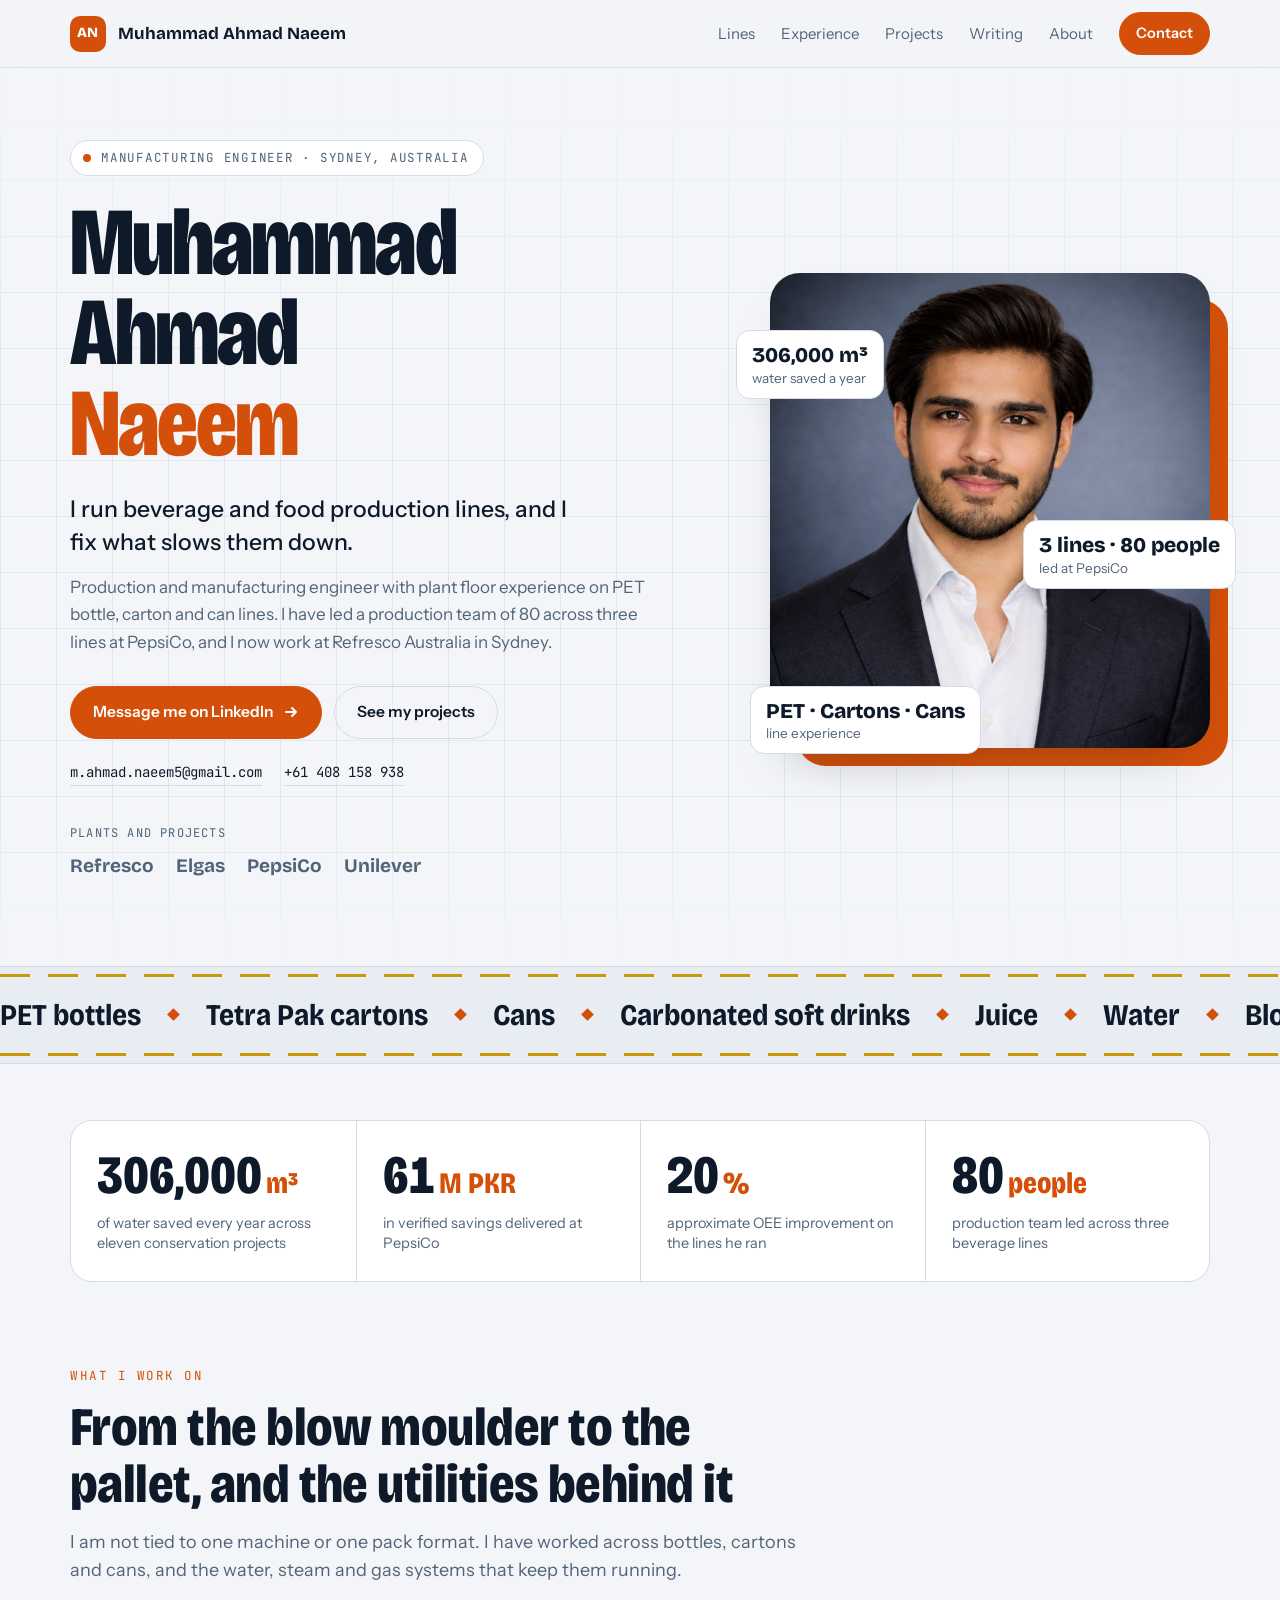
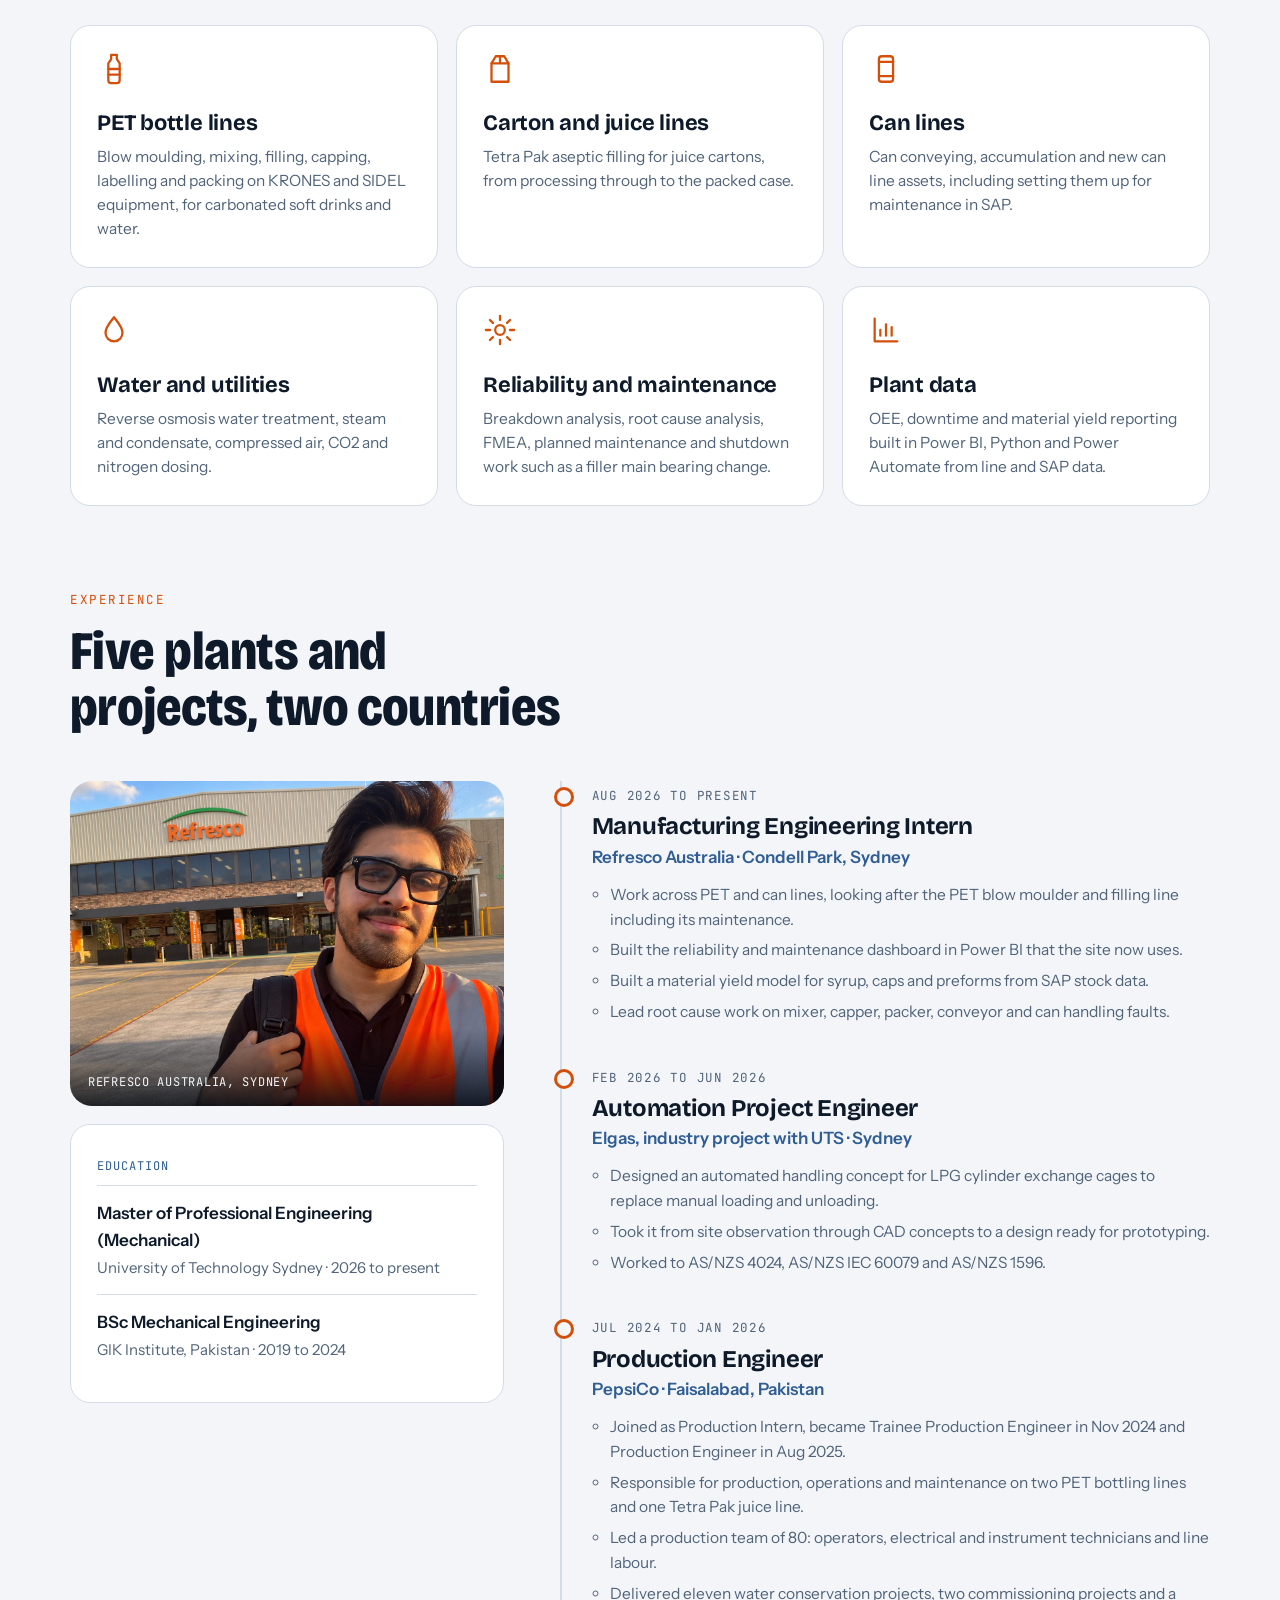
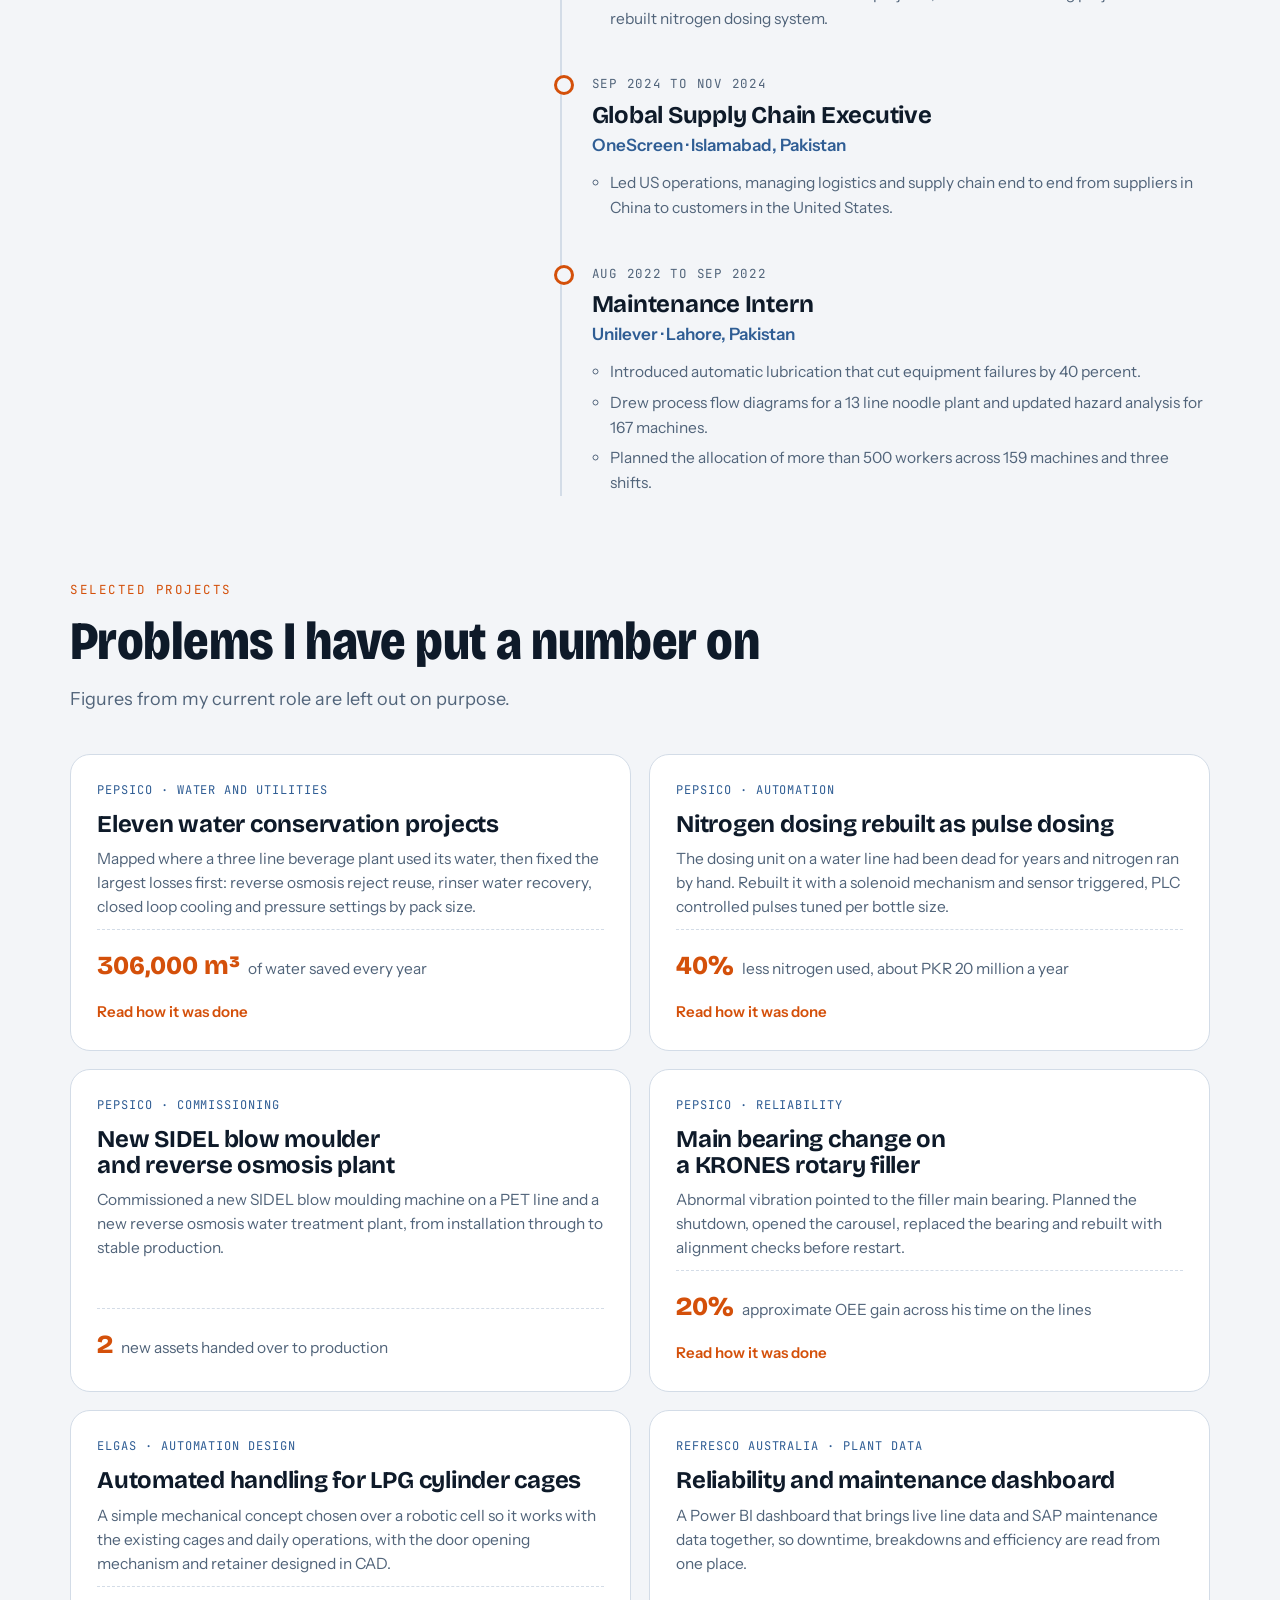
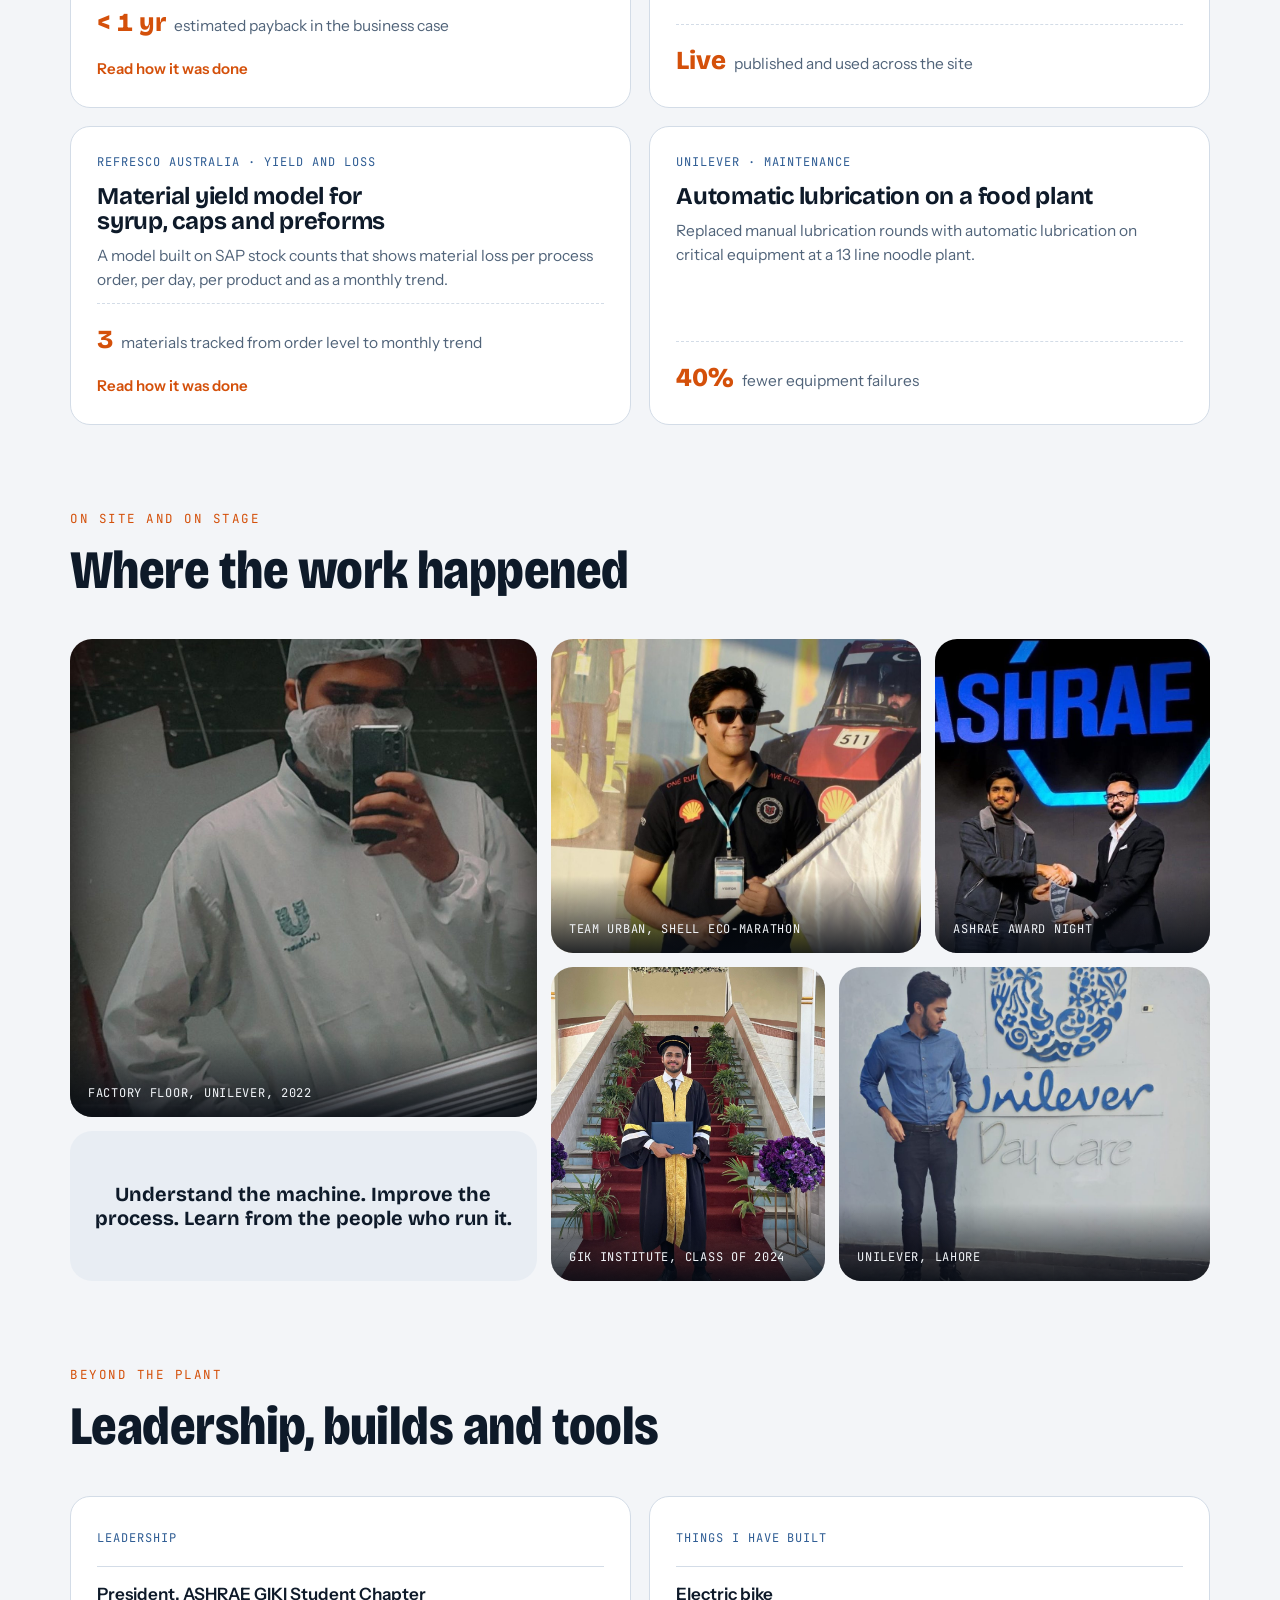
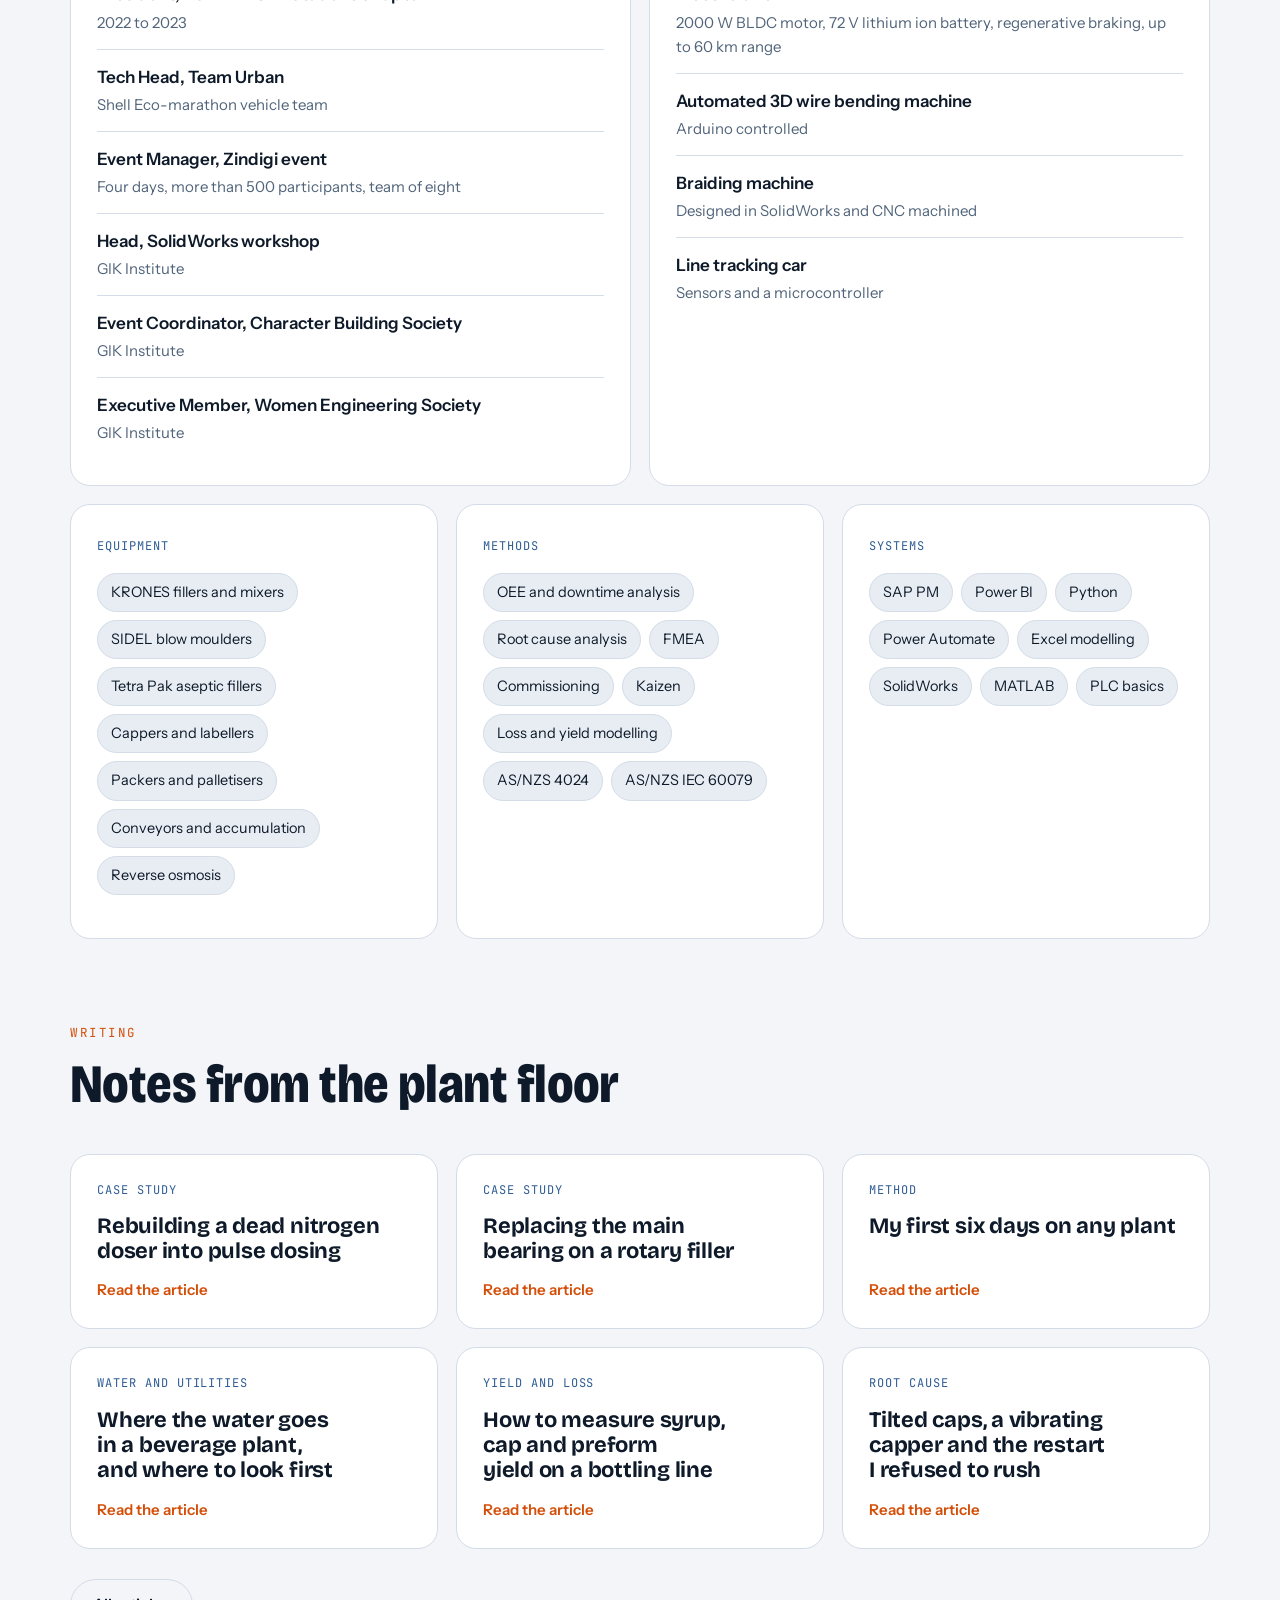
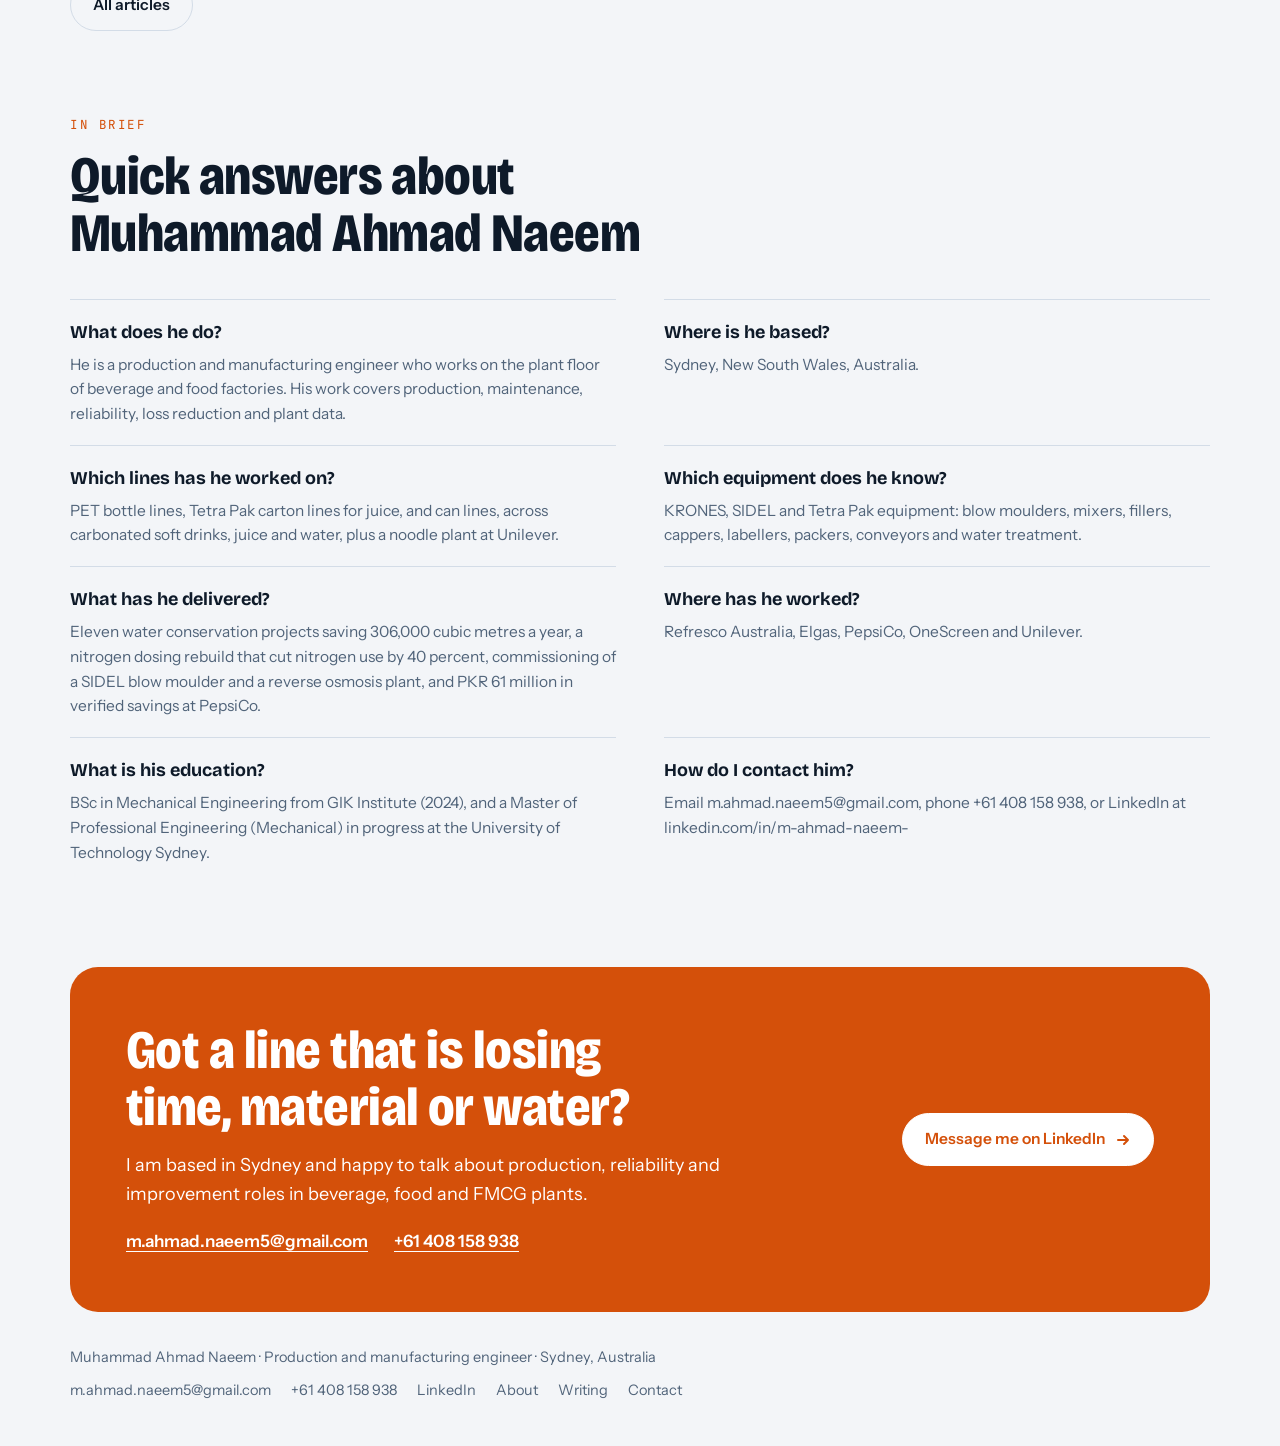
==== commit 10ac4b49: "Add contact details, about, writing and seven new articles" ====
--- a/index.html
+++ b/index.html
@@ -1,5 +1,5 @@
 <!DOCTYPE html>
-<html lang="en-AU"><head><meta charset="utf-8"><meta name="viewport" content="width=device-width,initial-scale=1,viewport-fit=cover"><meta name="claude:viewport-fit-sides" content="cover"><title>Muhammad Ahmad Naeem | Production and Manufacturing Engineer, Sydney, Australia</title><meta name="description" content="Muhammad Ahmad Naeem is a production and manufacturing engineer in Sydney, Australia. He works on beverage and food plants across PET bottle, carton and can lines: production, maintenance, reliability, loss reduction and plant data."><meta name="author" content="Muhammad Ahmad Naeem"><link rel="canonical" href="https://ahmadnaeempbc.github.io/"><link rel="icon" href="data:image/svg+xml,%3Csvg xmlns='http://www.w3.org/2000/svg' viewBox='0 0 64 64'%3E%3Crect width='64' height='64' rx='14' fill='%23ff7a1a'/%3E%3Ctext x='32' y='43' font-family='Arial,sans-serif' font-weight='700' font-size='28' text-anchor='middle' fill='%230b1420'%3EAN%3C/text%3E%3C/svg%3E"><meta property="og:type" content="profile"><meta property="og:title" content="Muhammad Ahmad Naeem | Production and Manufacturing Engineer, Sydney, Australia"><meta property="og:description" content="Muhammad Ahmad Naeem is a production and manufacturing engineer in Sydney, Australia. He works on beverage and food plants across PET bottle, carton and can lines: production, maintenance, reliability, loss reduction and plant data."><meta property="og:url" content="https://ahmadnaeempbc.github.io/"><meta property="og:image" content="https://ahmadnaeempbc.github.io/portrait.jpg"><meta property="og:site_name" content="Muhammad Ahmad Naeem"><meta name="twitter:card" content="summary"><link rel="preconnect" href="https://fonts.googleapis.com"><link rel="preconnect" href="https://fonts.gstatic.com" crossorigin><link rel="stylesheet" href="https://fonts.googleapis.com/css2?family=Bricolage+Grotesque:opsz,wdth,wght@12..96,75..100,400..800&family=Instrument+Sans:wght@400..700&family=JetBrains+Mono:wght@400;500&display=swap"><link rel="stylesheet" href="site.css"><script type="application/ld+json">{"@context": "https://schema.org", "@type": "ProfilePage", "dateModified": "2026-11-15", "mainEntity": {"@type": "Person", "@id": "https://ahmadnaeempbc.github.io/#person", "name": "Muhammad Ahmad Naeem", "alternateName": ["Ahmad Naeem", "M Ahmad Naeem"], "jobTitle": "Production and Manufacturing Engineer", "description": "Muhammad Ahmad Naeem is a production and manufacturing engineer in Sydney, Australia. He works on beverage and food plants across PET bottle, carton and can lines: production, maintenance, reliability, loss reduction and plant data.", "url": "https://ahmadnaeempbc.github.io/", "image": "https://ahmadnaeempbc.github.io/portrait.jpg", "sameAs": ["https://www.linkedin.com/in/m-ahmad-naeem-/"], "address": {"@type": "PostalAddress", "addressLocality": "Sydney", "addressRegion": "NSW", "addressCountry": "AU"}, "worksFor": {"@type": "Organization", "name": "Refresco Australia"}, "alumniOf": [{"@type": "CollegeOrUniversity", "name": "University of Technology Sydney"}, {"@type": "CollegeOrUniversity", "name": "Ghulam Ishaq Khan Institute of Engineering Sciences and Technology"}], "knowsAbout": ["Production engineering", "Manufacturing engineering", "Beverage manufacturing", "Food manufacturing", "FMCG", "PET bottling lines", "PET blow moulding", "Tetra Pak aseptic carton filling", "Can lines", "Filling and packaging lines", "Overall equipment effectiveness", "Reliability engineering", "Root cause analysis", "FMEA", "Water conservation in manufacturing", "Material yield and loss reduction", "SAP PM", "Power BI", "Machine safety AS/NZS 4024"], "hasOccupation": {"@type": "Occupation", "name": "Manufacturing Engineer", "occupationLocation": {"@type": "Country", "name": "Australia"}, "skills": "Production, maintenance, reliability, commissioning, loss reduction, plant data"}}}</script></head><body><header class="nav"><div class="wrap"><a class="brand" href="#top"><span class="mark">AN</span><span class="full">Muhammad Ahmad Naeem</span></a><nav aria-label="Sections"><a href="#lines">Lines</a><a href="#experience">Experience</a><a href="#work">Projects</a><a href="#writing">Writing</a><a class="btn solid sm" href="https://www.linkedin.com/in/m-ahmad-naeem-/" rel="me noopener">Get in touch</a></nav></div></header><main id="top"><section class="hero" style="padding:0"><div class="wrap"><div><span class="status"><i></i>Manufacturing engineer · Sydney, Australia</span><h1><span>Muhammad</span><span>Ahmad</span><span class="hl">Naeem</span></h1><p class="lede">I run beverage and food production lines, and I fix what slows them down.</p><p class="about">Production and manufacturing engineer with plant floor experience on PET bottle, carton and can lines. I have led a production team of 80 across three lines at PepsiCo, and I now work at Refresco Australia in Sydney.</p><div class="cta"><a class="btn solid" href="https://www.linkedin.com/in/m-ahmad-naeem-/" rel="me noopener">Message me on LinkedIn <svg class="arrow" viewBox="0 0 16 16" fill="none" stroke="currentColor" stroke-width="2" stroke-linecap="round" stroke-linejoin="round" aria-hidden="true"><path d="M3 8h10M9 4l4 4-4 4"/></svg></a><a class="btn line" href="#work">See my projects</a></div><div class="firms"><small>Plants and projects</small><span>Refresco</span><span>Elgas</span><span>PepsiCo</span><span>Unilever</span></div></div><div class="shot"><img src="portrait.jpg" alt="Portrait of Muhammad Ahmad Naeem" width="900" height="900"><div class="chip c1"><b>306,000 m³</b>water saved a year</div><div class="chip c2"><b>3 lines · 80 people</b>led at PepsiCo</div><div class="chip c3"><b>PET · Cartons · Cans</b>line experience</div></div></div></section><div class="belt" aria-label="Products and processes"><div class="track"><ul><li>PET bottles</li><li>Tetra Pak cartons</li><li>Cans</li><li>Carbonated soft drinks</li><li>Juice</li><li>Water</li><li>Blow moulding</li><li>Filling</li><li>Capping</li><li>Labelling</li><li>Packing</li><li>Palletising</li><li>Water treatment</li><li>Utilities</li></ul><ul aria-hidden="true"><li>PET bottles</li><li>Tetra Pak cartons</li><li>Cans</li><li>Carbonated soft drinks</li><li>Juice</li><li>Water</li><li>Blow moulding</li><li>Filling</li><li>Capping</li><li>Labelling</li><li>Packing</li><li>Palletising</li><li>Water treatment</li><li>Utilities</li></ul></div></div><section style="padding-top:56px" aria-label="Key results"><div class="wrap"><div class="stats"><div><b><span data-count="306000">306,000</span><em>m³</em></b><span>of water saved every year across eleven conservation projects</span></div><div><b><span data-count="61">61</span><em>M PKR</em></b><span>in verified savings delivered at PepsiCo</span></div><div><b><span data-count="20">20</span><em>%</em></b><span>approximate OEE improvement on the lines he ran</span></div><div><b><span data-count="80">80</span><em>people</em></b><span>production team led across three beverage lines</span></div></div></div></section><section id="lines"><div class="wrap"><div class="head"><span class="eyebrow">What I work on</span><h2>From the blow moulder to the pallet, and the utilities behind it</h2><p>I am not tied to one machine or one pack format. I have worked across bottles, cartons and cans, and the water, steam and gas systems that keep them running.</p></div><div class="grid3"><article class="card"><svg viewBox="0 0 24 24" fill="none" stroke="currentColor" stroke-width="1.6" stroke-linecap="round" stroke-linejoin="round" aria-hidden="true"><path fill="none" d="M10 2h4v3l2 3v12a2 2 0 0 1-2 2h-4a2 2 0 0 1-2-2V8l2-3z"/><path fill="none" d="M8 12h8M8 16h8"/></svg><h3>PET bottle lines</h3><p>Blow moulding, mixing, filling, capping, labelling and packing on KRONES and SIDEL equipment, for carbonated soft drinks and water.</p></article><article class="card"><svg viewBox="0 0 24 24" fill="none" stroke="currentColor" stroke-width="1.6" stroke-linecap="round" stroke-linejoin="round" aria-hidden="true"><path fill="none" d="M6 8l3-5h6l3 5v13H6z"/><path fill="none" d="M6 8h12M12 3v5"/></svg><h3>Carton and juice lines</h3><p>Tetra Pak aseptic filling for juice cartons, from processing through to the packed case.</p></article><article class="card"><svg viewBox="0 0 24 24" fill="none" stroke="currentColor" stroke-width="1.6" stroke-linecap="round" stroke-linejoin="round" aria-hidden="true"><rect fill="none" x="7" y="3" width="10" height="18" rx="2"/><path fill="none" d="M7 7h10M7 17h10"/></svg><h3>Can lines</h3><p>Can conveying, accumulation and new can line assets, including setting them up for maintenance in SAP.</p></article><article class="card"><svg viewBox="0 0 24 24" fill="none" stroke="currentColor" stroke-width="1.6" stroke-linecap="round" stroke-linejoin="round" aria-hidden="true"><path fill="none" d="M12 3c3 4 6 7 6 11a6 6 0 0 1-12 0c0-4 3-7 6-11z"/></svg><h3>Water and utilities</h3><p>Reverse osmosis water treatment, steam and condensate, compressed air, CO2 and nitrogen dosing.</p></article><article class="card"><svg viewBox="0 0 24 24" fill="none" stroke="currentColor" stroke-width="1.6" stroke-linecap="round" stroke-linejoin="round" aria-hidden="true"><circle fill="none" cx="12" cy="12" r="3.4"/><path fill="none" d="M12 2v3M12 19v3M2 12h3M19 12h3M4.9 4.9l2.1 2.1M17 17l2.1 2.1M19.1 4.9L17 7M7 17l-2.1 2.1"/></svg><h3>Reliability and maintenance</h3><p>Breakdown analysis, root cause analysis, FMEA, planned maintenance and shutdown work such as a filler main bearing change.</p></article><article class="card"><svg viewBox="0 0 24 24" fill="none" stroke="currentColor" stroke-width="1.6" stroke-linecap="round" stroke-linejoin="round" aria-hidden="true"><path fill="none" d="M4 20V4M4 20h16"/><path fill="none" d="M8 16v-4M12 16V8M16 16v-6"/></svg><h3>Plant data</h3><p>OEE, downtime and material yield reporting built in Power BI, Python and Power Automate from line and SAP data.</p></article></div></div></section><section id="experience"><div class="wrap"><div class="head"><span class="eyebrow">Experience</span><h2>Five plants and projects, two countries</h2></div><div class="split"><div class="pin"><figure><img src="refresco.jpg" alt="Muhammad Ahmad Naeem in a high visibility vest outside the Refresco Australia plant in Sydney" loading="lazy"><figcaption>Refresco Australia, Sydney</figcaption></figure><div class="card" style="margin-top:18px"><span class="tag">Education</span><ul class="list" style="margin-top:6px"><li><b>Master of Professional Engineering (Mechanical)</b><span>University of Technology Sydney · 2026 to present</span></li><li><b>BSc Mechanical Engineering</b><span>GIK Institute, Pakistan · 2019 to 2024</span></li></ul></div></div><ol class="tl"><li><span class="when">Aug 2026 to present</span><h3>Manufacturing Engineering Intern</h3><p class="co">Refresco Australia · Condell Park, Sydney</p><ul><li>Work across PET and can lines, looking after the PET blow moulder and filling line including its maintenance.</li><li>Built the reliability and maintenance dashboard in Power BI that the site now uses.</li><li>Built a material yield model for syrup, caps and preforms from SAP stock data.</li><li>Lead root cause work on mixer, capper, packer, conveyor and can handling faults.</li></ul></li><li><span class="when">Feb 2026 to Jun 2026</span><h3>Automation Project Engineer</h3><p class="co">Elgas, industry project with UTS · Sydney</p><ul><li>Designed an automated handling concept for LPG cylinder exchange cages to replace manual loading and unloading.</li><li>Took it from site observation through CAD concepts to a design ready for prototyping.</li><li>Worked to AS/NZS 4024, AS/NZS IEC 60079 and AS/NZS 1596.</li></ul></li><li><span class="when">Jul 2024 to Jan 2026</span><h3>Production Engineer</h3><p class="co">PepsiCo · Faisalabad, Pakistan</p><ul><li>Joined as Production Intern, became Trainee Production Engineer in Nov 2024 and Production Engineer in Aug 2025.</li><li>Responsible for production, operations and maintenance on two PET bottling lines and one Tetra Pak juice line.</li><li>Led a production team of 80: operators, electrical and instrument technicians and line labour.</li><li>Delivered eleven water conservation projects, two commissioning projects and a rebuilt nitrogen dosing system.</li></ul></li><li><span class="when">Sep 2024 to Nov 2024</span><h3>Global Supply Chain Executive</h3><p class="co">OneScreen · Islamabad, Pakistan</p><ul><li>Led US operations, managing logistics and supply chain end to end from suppliers in China to customers in the United States.</li></ul></li><li><span class="when">Aug 2022 to Sep 2022</span><h3>Maintenance Intern</h3><p class="co">Unilever · Lahore, Pakistan</p><ul><li>Introduced automatic lubrication that cut equipment failures by 40 percent.</li><li>Drew process flow diagrams for a 13 line noodle plant and updated hazard analysis for 167 machines.</li><li>Planned the allocation of more than 500 workers across 159 machines and three shifts.</li></ul></li></ol></div></div></section><section id="work"><div class="wrap"><div class="head"><span class="eyebrow">Selected projects</span><h2>Problems I have put a number on</h2><p>Figures from my current role are left out on purpose.</p></div><div class="proj"><article class="card"><span class="tag">PepsiCo · Water and utilities</span><h3>Eleven water conservation projects</h3><p>Mapped where a three line beverage plant used its water, then fixed the largest losses first: reverse osmosis reject reuse, rinser water recovery, closed loop cooling and pressure settings by pack size.</p><p class="result"><b>306,000 m³</b>of water saved every year</p></article><article class="card"><span class="tag">PepsiCo · Automation</span><h3>Nitrogen dosing rebuilt as pulse dosing</h3><p>The dosing unit on a water line had been dead for years and nitrogen ran by hand. Rebuilt it with a solenoid mechanism and sensor triggered, PLC controlled pulses tuned per bottle size.</p><p class="result"><b>40%</b>less nitrogen used, about PKR 20 million a year</p></article><article class="card"><span class="tag">PepsiCo · Commissioning</span><h3>New SIDEL blow moulder and reverse osmosis plant</h3><p>Commissioned a new SIDEL blow moulding machine on a PET line and a new reverse osmosis water treatment plant, from installation through to stable production.</p><p class="result"><b>2</b>new assets handed over to production</p></article><article class="card"><span class="tag">PepsiCo · Reliability</span><h3>Main bearing change on a KRONES rotary filler</h3><p>Abnormal vibration pointed to the filler main bearing. Planned the shutdown, opened the carousel, replaced the bearing and rebuilt with alignment checks before restart.</p><p class="result"><b>20%</b>approximate OEE gain across his time on the lines</p></article><article class="card"><span class="tag">Elgas · Automation design</span><h3>Automated handling for LPG cylinder cages</h3><p>A simple mechanical concept chosen over a robotic cell so it works with the existing cages and daily operations, with the door opening mechanism and retainer designed in CAD.</p><p class="result"><b>&lt; 1 yr</b>estimated payback in the business case</p></article><article class="card"><span class="tag">Refresco Australia · Plant data</span><h3>Reliability and maintenance dashboard</h3><p>A Power BI dashboard that brings live line data and SAP maintenance data together, so downtime, breakdowns and efficiency are read from one place.</p><p class="result"><b>Live</b>published and used across the site</p></article><article class="card"><span class="tag">Refresco Australia · Yield and loss</span><h3>Material yield model for syrup, caps and preforms</h3><p>A model built on SAP stock counts that shows material loss per process order, per day, per product and as a monthly trend.</p><p class="result"><b>3</b>materials tracked from order level to monthly trend</p></article><article class="card"><span class="tag">Unilever · Maintenance</span><h3>Automatic lubrication on a food plant</h3><p>Replaced manual lubrication rounds with automatic lubrication on critical equipment at a 13 line noodle plant.</p><p class="result"><b>40%</b>fewer equipment failures</p></article></div></div></section><section id="photos"><div class="wrap"><div class="head"><span class="eyebrow">On site and on stage</span><h2>Where the work happened</h2></div><div class="gallery"><figure><img src="unilever-floor.jpg" alt="Muhammad Ahmad Naeem in a hair net, face mask and white Unilever coat on the factory floor" loading="lazy"><figcaption>Factory floor, Unilever, 2022</figcaption></figure><figure><img src="shell.jpg" alt="Muhammad Ahmad Naeem at Shell Eco-marathon in a team polo shirt" loading="lazy"><figcaption>Team Urban, Shell Eco-marathon</figcaption></figure><figure><img src="ashrae.jpg" alt="Muhammad Ahmad Naeem receiving a trophy on stage at an ASHRAE event" loading="lazy"><figcaption>ASHRAE award night</figcaption></figure><figure><img src="graduation.jpg" alt="Muhammad Ahmad Naeem in a graduation gown holding his degree at GIK Institute" loading="lazy"><figcaption>GIK Institute, class of 2024</figcaption></figure><figure><img src="unilever.jpg" alt="Muhammad Ahmad Naeem standing beside the Unilever sign in Lahore" loading="lazy"><figcaption>Unilever, Lahore</figcaption></figure><figure><p>Understand the machine. Improve the process. Learn from the people who run it.</p></figure></div></div></section><section id="more"><div class="wrap"><div class="head"><span class="eyebrow">Beyond the plant</span><h2>Leadership, builds and tools</h2></div><div class="two"><div class="card"><span class="tag">Leadership</span><ul class="list"><li><b>President, ASHRAE GIKI Student Chapter</b><span>2022 to 2023</span></li><li><b>Tech Head, Team Urban</b><span>Shell Eco-marathon vehicle team</span></li><li><b>Event Manager, Zindigi event</b><span>Four days, more than 500 participants, team of eight</span></li><li><b>Head, SolidWorks workshop</b><span>GIK Institute</span></li><li><b>Event Coordinator, Character Building Society</b><span>GIK Institute</span></li><li><b>Executive Member, Women Engineering Society</b><span>GIK Institute</span></li></ul></div><div class="card"><span class="tag">Things I have built</span><ul class="list"><li><b>Electric bike</b><span>2000 W BLDC motor, 72 V lithium ion battery, regenerative braking, up to 60 km range</span></li><li><b>Automated 3D wire bending machine</b><span>Arduino controlled</span></li><li><b>Braiding machine</b><span>Designed in SolidWorks and CNC machined</span></li><li><b>Line tracking car</b><span>Sensors and a microcontroller</span></li></ul></div></div><div class="grid3" style="margin-top:18px"><div class="card"><span class="tag">Equipment</span><ul class="pills"><li>KRONES fillers and mixers</li><li>SIDEL blow moulders</li><li>Tetra Pak aseptic fillers</li><li>Cappers and labellers</li><li>Packers and palletisers</li><li>Conveyors and accumulation</li><li>Reverse osmosis</li></ul></div><div class="card"><span class="tag">Methods</span><ul class="pills"><li>OEE and downtime analysis</li><li>Root cause analysis</li><li>FMEA</li><li>Commissioning</li><li>Kaizen</li><li>Loss and yield modelling</li><li>AS/NZS 4024</li><li>AS/NZS IEC 60079</li></ul></div><div class="card"><span class="tag">Systems</span><ul class="pills"><li>SAP PM</li><li>Power BI</li><li>Python</li><li>Power Automate</li><li>Excel modelling</li><li>SolidWorks</li><li>MATLAB</li><li>PLC basics</li></ul></div></div></div></section><section id="writing"><div class="wrap"><div class="head"><span class="eyebrow">Writing</span><h2>Notes from the plant floor</h2></div><div class="posts"><a class="card" href="water-in-a-beverage-plant.html"><span class="tag">Water and utilities</span><h3>Where the water goes in a beverage plant, and where to look first</h3><span class="more">Read the article</span></a><a class="card" href="measuring-material-yield-on-a-bottling-line.html"><span class="tag">Yield and loss</span><h3>How to measure syrup, cap and preform yield on a bottling line</h3><span class="more">Read the article</span></a><a class="card" href="tilted-caps-and-the-restart-i-refused-to-rush.html"><span class="tag">Root cause</span><h3>Tilted caps, a vibrating capper and the restart I refused to rush</h3><span class="more">Read the article</span></a></div></div></section><section id="facts"><div class="wrap"><div class="head"><span class="eyebrow">In brief</span><h2>Quick answers about Muhammad Ahmad Naeem</h2></div><dl class="facts"><div><dt>What does he do?</dt><dd>He is a production and manufacturing engineer who works on the plant floor of beverage and food factories. His work covers production, maintenance, reliability, loss reduction and plant data.</dd></div><div><dt>Where is he based?</dt><dd>Sydney, New South Wales, Australia.</dd></div><div><dt>Which lines has he worked on?</dt><dd>PET bottle lines, Tetra Pak carton lines for juice, and can lines, across carbonated soft drinks, juice and water, plus a noodle plant at Unilever.</dd></div><div><dt>Which equipment does he know?</dt><dd>KRONES, SIDEL and Tetra Pak equipment: blow moulders, mixers, fillers, cappers, labellers, packers, conveyors and water treatment.</dd></div><div><dt>What has he delivered?</dt><dd>Eleven water conservation projects saving 306,000 cubic metres a year, a nitrogen dosing rebuild that cut nitrogen use by 40 percent, commissioning of a SIDEL blow moulder and a reverse osmosis plant, and PKR 61 million in verified savings at PepsiCo.</dd></div><div><dt>Where has he worked?</dt><dd>Refresco Australia, Elgas, PepsiCo, OneScreen and Unilever.</dd></div><div><dt>What is his education?</dt><dd>BSc in Mechanical Engineering from GIK Institute (2024), and a Master of Professional Engineering (Mechanical) in progress at the University of Technology Sydney.</dd></div><div><dt>How do I contact him?</dt><dd>Through LinkedIn at linkedin.com/in/m-ahmad-naeem-</dd></div></dl></div></section><section class="call" id="contact" style="padding-top:0"><div class="wrap"><div class="box"><div><h2>Got a line that is losing time, material or water?</h2><p>I am based in Sydney and happy to talk about production, reliability and improvement roles in beverage, food and FMCG plants.</p></div><a class="btn" href="https://www.linkedin.com/in/m-ahmad-naeem-/" rel="me noopener">Message me on LinkedIn <svg class="arrow" viewBox="0 0 16 16" fill="none" stroke="currentColor" stroke-width="2" stroke-linecap="round" stroke-linejoin="round" aria-hidden="true"><path d="M3 8h10M9 4l4 4-4 4"/></svg></a></div></div></section></main><footer><div class="wrap"><span>Muhammad Ahmad Naeem · Production and manufacturing engineer · Sydney, Australia</span><a href="https://www.linkedin.com/in/m-ahmad-naeem-/" rel="me noopener">LinkedIn</a></div></footer><script>
+<html lang="en-AU"><head><meta charset="utf-8"><meta name="viewport" content="width=device-width,initial-scale=1,viewport-fit=cover"><meta name="claude:viewport-fit-sides" content="cover"><title>Muhammad Ahmad Naeem | Production and Manufacturing Engineer, Sydney, Australia</title><meta name="description" content="Muhammad Ahmad Naeem is a production and manufacturing engineer in Sydney, Australia. He works on beverage and food plants across PET bottle, carton and can lines: production, maintenance, reliability, loss reduction and plant data."><meta name="author" content="Muhammad Ahmad Naeem"><link rel="canonical" href="https://ahmadnaeempbc.github.io/"><link rel="icon" href="data:image/svg+xml,%3Csvg xmlns='http://www.w3.org/2000/svg' viewBox='0 0 64 64'%3E%3Crect width='64' height='64' rx='14' fill='%23ff7a1a'/%3E%3Ctext x='32' y='43' font-family='Arial,sans-serif' font-weight='700' font-size='28' text-anchor='middle' fill='%230b1420'%3EAN%3C/text%3E%3C/svg%3E"><meta property="og:type" content="profile"><meta property="og:title" content="Muhammad Ahmad Naeem | Production and Manufacturing Engineer, Sydney, Australia"><meta property="og:description" content="Muhammad Ahmad Naeem is a production and manufacturing engineer in Sydney, Australia. He works on beverage and food plants across PET bottle, carton and can lines: production, maintenance, reliability, loss reduction and plant data."><meta property="og:url" content="https://ahmadnaeempbc.github.io/"><meta property="og:image" content="https://ahmadnaeempbc.github.io/portrait.jpg"><meta property="og:site_name" content="Muhammad Ahmad Naeem"><meta name="twitter:card" content="summary"><link rel="preconnect" href="https://fonts.googleapis.com"><link rel="preconnect" href="https://fonts.gstatic.com" crossorigin><link rel="stylesheet" href="https://fonts.googleapis.com/css2?family=Bricolage+Grotesque:opsz,wdth,wght@12..96,75..100,400..800&family=Instrument+Sans:wght@400..700&family=JetBrains+Mono:wght@400;500&display=swap"><link rel="stylesheet" href="site.css"><script type="application/ld+json">{"@context": "https://schema.org", "@type": "ProfilePage", "dateModified": "2026-11-21", "mainEntity": {"@type": "Person", "@id": "https://ahmadnaeempbc.github.io/#person", "name": "Muhammad Ahmad Naeem", "alternateName": ["Ahmad Naeem", "M Ahmad Naeem"], "jobTitle": "Production and Manufacturing Engineer", "description": "Muhammad Ahmad Naeem is a production and manufacturing engineer in Sydney, Australia. He works on beverage and food plants across PET bottle, carton and can lines: production, maintenance, reliability, loss reduction and plant data.", "url": "https://ahmadnaeempbc.github.io/", "image": "https://ahmadnaeempbc.github.io/portrait.jpg", "sameAs": ["https://www.linkedin.com/in/m-ahmad-naeem-/"], "email": "m.ahmad.naeem5@gmail.com", "telephone": "+61408158938", "address": {"@type": "PostalAddress", "addressLocality": "Sydney", "addressRegion": "NSW", "addressCountry": "AU"}, "worksFor": {"@type": "Organization", "name": "Refresco Australia"}, "alumniOf": [{"@type": "CollegeOrUniversity", "name": "University of Technology Sydney"}, {"@type": "CollegeOrUniversity", "name": "Ghulam Ishaq Khan Institute of Engineering Sciences and Technology"}], "knowsAbout": ["Production engineering", "Manufacturing engineering", "Beverage manufacturing", "Food manufacturing", "FMCG", "PET bottling lines", "PET blow moulding", "Tetra Pak aseptic carton filling", "Can lines", "Filling and packaging lines", "Overall equipment effectiveness", "Reliability engineering", "Root cause analysis", "FMEA", "Water conservation in manufacturing", "Material yield and loss reduction", "SAP PM", "Power BI", "Machine safety AS/NZS 4024"], "hasOccupation": {"@type": "Occupation", "name": "Manufacturing Engineer", "occupationLocation": {"@type": "Country", "name": "Australia"}, "skills": "Production, maintenance, reliability, commissioning, loss reduction, plant data"}}}</script></head><body><header class="nav"><div class="wrap"><a class="brand" href="#top"><span class="mark">AN</span><span class="full">Muhammad Ahmad Naeem</span></a><nav aria-label="Sections"><a href="#lines">Lines</a><a href="#experience">Experience</a><a href="#work">Projects</a><a href="writing.html">Writing</a><a href="about.html">About</a><a class="btn solid sm" href="contact.html">Contact</a></nav></div></header><main id="top"><section class="hero" style="padding:0"><div class="wrap"><div><span class="status"><i></i>Manufacturing engineer · Sydney, Australia</span><h1><span>Muhammad</span><span>Ahmad</span><span class="hl">Naeem</span></h1><p class="lede">I run beverage and food production lines, and I fix what slows them down.</p><p class="about">Production and manufacturing engineer with plant floor experience on PET bottle, carton and can lines. I have led a production team of 80 across three lines at PepsiCo, and I now work at Refresco Australia in Sydney.</p><div class="cta"><a class="btn solid" href="https://www.linkedin.com/in/m-ahmad-naeem-/" rel="me noopener">Message me on LinkedIn <svg class="arrow" viewBox="0 0 16 16" fill="none" stroke="currentColor" stroke-width="2" stroke-linecap="round" stroke-linejoin="round" aria-hidden="true"><path d="M3 8h10M9 4l4 4-4 4"/></svg></a><a class="btn line" href="#work">See my projects</a></div><div class="reach"><a href="mailto:m.ahmad.naeem5@gmail.com">m.ahmad.naeem5@gmail.com</a><a href="tel:+61408158938">+61 408 158 938</a></div><div class="firms"><small>Plants and projects</small><span>Refresco</span><span>Elgas</span><span>PepsiCo</span><span>Unilever</span></div></div><div class="shot"><img src="portrait.jpg" alt="Portrait of Muhammad Ahmad Naeem" width="900" height="900"><div class="chip c1"><b>306,000 m³</b>water saved a year</div><div class="chip c2"><b>3 lines · 80 people</b>led at PepsiCo</div><div class="chip c3"><b>PET · Cartons · Cans</b>line experience</div></div></div></section><div class="belt" aria-label="Products and processes"><div class="track"><ul><li>PET bottles</li><li>Tetra Pak cartons</li><li>Cans</li><li>Carbonated soft drinks</li><li>Juice</li><li>Water</li><li>Blow moulding</li><li>Filling</li><li>Capping</li><li>Labelling</li><li>Packing</li><li>Palletising</li><li>Water treatment</li><li>Utilities</li></ul><ul aria-hidden="true"><li>PET bottles</li><li>Tetra Pak cartons</li><li>Cans</li><li>Carbonated soft drinks</li><li>Juice</li><li>Water</li><li>Blow moulding</li><li>Filling</li><li>Capping</li><li>Labelling</li><li>Packing</li><li>Palletising</li><li>Water treatment</li><li>Utilities</li></ul></div></div><section style="padding-top:56px" aria-label="Key results"><div class="wrap"><div class="stats"><div><b><span data-count="306000">306,000</span><em>m³</em></b><span>of water saved every year across eleven conservation projects</span></div><div><b><span data-count="61">61</span><em>M PKR</em></b><span>in verified savings delivered at PepsiCo</span></div><div><b><span data-count="20">20</span><em>%</em></b><span>approximate OEE improvement on the lines he ran</span></div><div><b><span data-count="80">80</span><em>people</em></b><span>production team led across three beverage lines</span></div></div></div></section><section id="lines"><div class="wrap"><div class="head"><span class="eyebrow">What I work on</span><h2>From the blow moulder to the pallet, and the utilities behind it</h2><p>I am not tied to one machine or one pack format. I have worked across bottles, cartons and cans, and the water, steam and gas systems that keep them running.</p></div><div class="grid3"><article class="card"><svg viewBox="0 0 24 24" fill="none" stroke="currentColor" stroke-width="1.6" stroke-linecap="round" stroke-linejoin="round" aria-hidden="true"><path fill="none" d="M10 2h4v3l2 3v12a2 2 0 0 1-2 2h-4a2 2 0 0 1-2-2V8l2-3z"/><path fill="none" d="M8 12h8M8 16h8"/></svg><h3>PET bottle lines</h3><p>Blow moulding, mixing, filling, capping, labelling and packing on KRONES and SIDEL equipment, for carbonated soft drinks and water.</p></article><article class="card"><svg viewBox="0 0 24 24" fill="none" stroke="currentColor" stroke-width="1.6" stroke-linecap="round" stroke-linejoin="round" aria-hidden="true"><path fill="none" d="M6 8l3-5h6l3 5v13H6z"/><path fill="none" d="M6 8h12M12 3v5"/></svg><h3>Carton and juice lines</h3><p>Tetra Pak aseptic filling for juice cartons, from processing through to the packed case.</p></article><article class="card"><svg viewBox="0 0 24 24" fill="none" stroke="currentColor" stroke-width="1.6" stroke-linecap="round" stroke-linejoin="round" aria-hidden="true"><rect fill="none" x="7" y="3" width="10" height="18" rx="2"/><path fill="none" d="M7 7h10M7 17h10"/></svg><h3>Can lines</h3><p>Can conveying, accumulation and new can line assets, including setting them up for maintenance in SAP.</p></article><article class="card"><svg viewBox="0 0 24 24" fill="none" stroke="currentColor" stroke-width="1.6" stroke-linecap="round" stroke-linejoin="round" aria-hidden="true"><path fill="none" d="M12 3c3 4 6 7 6 11a6 6 0 0 1-12 0c0-4 3-7 6-11z"/></svg><h3>Water and utilities</h3><p>Reverse osmosis water treatment, steam and condensate, compressed air, CO2 and nitrogen dosing.</p></article><article class="card"><svg viewBox="0 0 24 24" fill="none" stroke="currentColor" stroke-width="1.6" stroke-linecap="round" stroke-linejoin="round" aria-hidden="true"><circle fill="none" cx="12" cy="12" r="3.4"/><path fill="none" d="M12 2v3M12 19v3M2 12h3M19 12h3M4.9 4.9l2.1 2.1M17 17l2.1 2.1M19.1 4.9L17 7M7 17l-2.1 2.1"/></svg><h3>Reliability and maintenance</h3><p>Breakdown analysis, root cause analysis, FMEA, planned maintenance and shutdown work such as a filler main bearing change.</p></article><article class="card"><svg viewBox="0 0 24 24" fill="none" stroke="currentColor" stroke-width="1.6" stroke-linecap="round" stroke-linejoin="round" aria-hidden="true"><path fill="none" d="M4 20V4M4 20h16"/><path fill="none" d="M8 16v-4M12 16V8M16 16v-6"/></svg><h3>Plant data</h3><p>OEE, downtime and material yield reporting built in Power BI, Python and Power Automate from line and SAP data.</p></article></div></div></section><section id="experience"><div class="wrap"><div class="head"><span class="eyebrow">Experience</span><h2>Five plants and projects, two countries</h2></div><div class="split"><div class="pin"><figure><img src="refresco.jpg" alt="Muhammad Ahmad Naeem in a high visibility vest outside the Refresco Australia plant in Sydney" loading="lazy"><figcaption>Refresco Australia, Sydney</figcaption></figure><div class="card" style="margin-top:18px"><span class="tag">Education</span><ul class="list" style="margin-top:6px"><li><b>Master of Professional Engineering (Mechanical)</b><span>University of Technology Sydney · 2026 to present</span></li><li><b>BSc Mechanical Engineering</b><span>GIK Institute, Pakistan · 2019 to 2024</span></li></ul></div></div><ol class="tl"><li><span class="when">Aug 2026 to present</span><h3>Manufacturing Engineering Intern</h3><p class="co">Refresco Australia · Condell Park, Sydney</p><ul><li>Work across PET and can lines, looking after the PET blow moulder and filling line including its maintenance.</li><li>Built the reliability and maintenance dashboard in Power BI that the site now uses.</li><li>Built a material yield model for syrup, caps and preforms from SAP stock data.</li><li>Lead root cause work on mixer, capper, packer, conveyor and can handling faults.</li></ul></li><li><span class="when">Feb 2026 to Jun 2026</span><h3>Automation Project Engineer</h3><p class="co">Elgas, industry project with UTS · Sydney</p><ul><li>Designed an automated handling concept for LPG cylinder exchange cages to replace manual loading and unloading.</li><li>Took it from site observation through CAD concepts to a design ready for prototyping.</li><li>Worked to AS/NZS 4024, AS/NZS IEC 60079 and AS/NZS 1596.</li></ul></li><li><span class="when">Jul 2024 to Jan 2026</span><h3>Production Engineer</h3><p class="co">PepsiCo · Faisalabad, Pakistan</p><ul><li>Joined as Production Intern, became Trainee Production Engineer in Nov 2024 and Production Engineer in Aug 2025.</li><li>Responsible for production, operations and maintenance on two PET bottling lines and one Tetra Pak juice line.</li><li>Led a production team of 80: operators, electrical and instrument technicians and line labour.</li><li>Delivered eleven water conservation projects, two commissioning projects and a rebuilt nitrogen dosing system.</li></ul></li><li><span class="when">Sep 2024 to Nov 2024</span><h3>Global Supply Chain Executive</h3><p class="co">OneScreen · Islamabad, Pakistan</p><ul><li>Led US operations, managing logistics and supply chain end to end from suppliers in China to customers in the United States.</li></ul></li><li><span class="when">Aug 2022 to Sep 2022</span><h3>Maintenance Intern</h3><p class="co">Unilever · Lahore, Pakistan</p><ul><li>Introduced automatic lubrication that cut equipment failures by 40 percent.</li><li>Drew process flow diagrams for a 13 line noodle plant and updated hazard analysis for 167 machines.</li><li>Planned the allocation of more than 500 workers across 159 machines and three shifts.</li></ul></li></ol></div></div></section><section id="work"><div class="wrap"><div class="head"><span class="eyebrow">Selected projects</span><h2>Problems I have put a number on</h2><p>Figures from my current role are left out on purpose.</p></div><div class="proj"><article class="card"><span class="tag">PepsiCo · Water and utilities</span><h3>Eleven water conservation projects</h3><p>Mapped where a three line beverage plant used its water, then fixed the largest losses first: reverse osmosis reject reuse, rinser water recovery, closed loop cooling and pressure settings by pack size.</p><p class="result"><b>306,000 m³</b>of water saved every year</p><a class="more" href="water-in-a-beverage-plant.html">Read how it was done</a></article><article class="card"><span class="tag">PepsiCo · Automation</span><h3>Nitrogen dosing rebuilt as pulse dosing</h3><p>The dosing unit on a water line had been dead for years and nitrogen ran by hand. Rebuilt it with a solenoid mechanism and sensor triggered, PLC controlled pulses tuned per bottle size.</p><p class="result"><b>40%</b>less nitrogen used, about PKR 20 million a year</p><a class="more" href="nitrogen-dosing-rebuilt-as-pulse-dosing.html">Read how it was done</a></article><article class="card"><span class="tag">PepsiCo · Commissioning</span><h3>New SIDEL blow moulder and reverse osmosis plant</h3><p>Commissioned a new SIDEL blow moulding machine on a PET line and a new reverse osmosis water treatment plant, from installation through to stable production.</p><p class="result"><b>2</b>new assets handed over to production</p></article><article class="card"><span class="tag">PepsiCo · Reliability</span><h3>Main bearing change on a KRONES rotary filler</h3><p>Abnormal vibration pointed to the filler main bearing. Planned the shutdown, opened the carousel, replaced the bearing and rebuilt with alignment checks before restart.</p><p class="result"><b>20%</b>approximate OEE gain across his time on the lines</p><a class="more" href="replacing-the-main-bearing-on-a-rotary-filler.html">Read how it was done</a></article><article class="card"><span class="tag">Elgas · Automation design</span><h3>Automated handling for LPG cylinder cages</h3><p>A simple mechanical concept chosen over a robotic cell so it works with the existing cages and daily operations, with the door opening mechanism and retainer designed in CAD.</p><p class="result"><b>&lt; 1 yr</b>estimated payback in the business case</p><a class="more" href="designing-automation-for-lpg-cylinder-cages.html">Read how it was done</a></article><article class="card"><span class="tag">Refresco Australia · Plant data</span><h3>Reliability and maintenance dashboard</h3><p>A Power BI dashboard that brings live line data and SAP maintenance data together, so downtime, breakdowns and efficiency are read from one place.</p><p class="result"><b>Live</b>published and used across the site</p></article><article class="card"><span class="tag">Refresco Australia · Yield and loss</span><h3>Material yield model for syrup, caps and preforms</h3><p>A model built on SAP stock counts that shows material loss per process order, per day, per product and as a monthly trend.</p><p class="result"><b>3</b>materials tracked from order level to monthly trend</p><a class="more" href="measuring-material-yield-on-a-bottling-line.html">Read how it was done</a></article><article class="card"><span class="tag">Unilever · Maintenance</span><h3>Automatic lubrication on a food plant</h3><p>Replaced manual lubrication rounds with automatic lubrication on critical equipment at a 13 line noodle plant.</p><p class="result"><b>40%</b>fewer equipment failures</p></article></div></div></section><section id="photos"><div class="wrap"><div class="head"><span class="eyebrow">On site and on stage</span><h2>Where the work happened</h2></div><div class="gallery"><figure><img src="unilever-floor.jpg" alt="Muhammad Ahmad Naeem in a hair net, face mask and white Unilever coat on the factory floor" loading="lazy"><figcaption>Factory floor, Unilever, 2022</figcaption></figure><figure><img src="shell.jpg" alt="Muhammad Ahmad Naeem at Shell Eco-marathon in a team polo shirt" loading="lazy"><figcaption>Team Urban, Shell Eco-marathon</figcaption></figure><figure><img src="ashrae.jpg" alt="Muhammad Ahmad Naeem receiving a trophy on stage at an ASHRAE event" loading="lazy"><figcaption>ASHRAE award night</figcaption></figure><figure><img src="graduation.jpg" alt="Muhammad Ahmad Naeem in a graduation gown holding his degree at GIK Institute" loading="lazy"><figcaption>GIK Institute, class of 2024</figcaption></figure><figure><img src="unilever.jpg" alt="Muhammad Ahmad Naeem standing beside the Unilever sign in Lahore" loading="lazy"><figcaption>Unilever, Lahore</figcaption></figure><figure><p>Understand the machine. Improve the process. Learn from the people who run it.</p></figure></div></div></section><section id="more"><div class="wrap"><div class="head"><span class="eyebrow">Beyond the plant</span><h2>Leadership, builds and tools</h2></div><div class="two"><div class="card"><span class="tag">Leadership</span><ul class="list"><li><b>President, ASHRAE GIKI Student Chapter</b><span>2022 to 2023</span></li><li><b>Tech Head, Team Urban</b><span>Shell Eco-marathon vehicle team</span></li><li><b>Event Manager, Zindigi event</b><span>Four days, more than 500 participants, team of eight</span></li><li><b>Head, SolidWorks workshop</b><span>GIK Institute</span></li><li><b>Event Coordinator, Character Building Society</b><span>GIK Institute</span></li><li><b>Executive Member, Women Engineering Society</b><span>GIK Institute</span></li></ul></div><div class="card"><span class="tag">Things I have built</span><ul class="list"><li><b>Electric bike</b><span>2000 W BLDC motor, 72 V lithium ion battery, regenerative braking, up to 60 km range</span></li><li><b>Automated 3D wire bending machine</b><span>Arduino controlled</span></li><li><b>Braiding machine</b><span>Designed in SolidWorks and CNC machined</span></li><li><b>Line tracking car</b><span>Sensors and a microcontroller</span></li></ul></div></div><div class="grid3" style="margin-top:18px"><div class="card"><span class="tag">Equipment</span><ul class="pills"><li>KRONES fillers and mixers</li><li>SIDEL blow moulders</li><li>Tetra Pak aseptic fillers</li><li>Cappers and labellers</li><li>Packers and palletisers</li><li>Conveyors and accumulation</li><li>Reverse osmosis</li></ul></div><div class="card"><span class="tag">Methods</span><ul class="pills"><li>OEE and downtime analysis</li><li>Root cause analysis</li><li>FMEA</li><li>Commissioning</li><li>Kaizen</li><li>Loss and yield modelling</li><li>AS/NZS 4024</li><li>AS/NZS IEC 60079</li></ul></div><div class="card"><span class="tag">Systems</span><ul class="pills"><li>SAP PM</li><li>Power BI</li><li>Python</li><li>Power Automate</li><li>Excel modelling</li><li>SolidWorks</li><li>MATLAB</li><li>PLC basics</li></ul></div></div></div></section><section id="writing"><div class="wrap"><div class="head"><span class="eyebrow">Writing</span><h2>Notes from the plant floor</h2></div><div class="posts"><a class="card" href="nitrogen-dosing-rebuilt-as-pulse-dosing.html"><span class="tag">Case study</span><h3>Rebuilding a dead nitrogen doser into pulse dosing</h3><span class="more">Read the article</span></a><a class="card" href="replacing-the-main-bearing-on-a-rotary-filler.html"><span class="tag">Case study</span><h3>Replacing the main bearing on a rotary filler</h3><span class="more">Read the article</span></a><a class="card" href="my-first-six-days-on-any-plant.html"><span class="tag">Method</span><h3>My first six days on any plant</h3><span class="more">Read the article</span></a><a class="card" href="water-in-a-beverage-plant.html"><span class="tag">Water and utilities</span><h3>Where the water goes in a beverage plant, and where to look first</h3><span class="more">Read the article</span></a><a class="card" href="measuring-material-yield-on-a-bottling-line.html"><span class="tag">Yield and loss</span><h3>How to measure syrup, cap and preform yield on a bottling line</h3><span class="more">Read the article</span></a><a class="card" href="tilted-caps-and-the-restart-i-refused-to-rush.html"><span class="tag">Root cause</span><h3>Tilted caps, a vibrating capper and the restart I refused to rush</h3><span class="more">Read the article</span></a></div><div class="cta"><a class="btn line" href="writing.html">All articles</a></div></div></section><section id="facts"><div class="wrap"><div class="head"><span class="eyebrow">In brief</span><h2>Quick answers about Muhammad Ahmad Naeem</h2></div><dl class="facts"><div><dt>What does he do?</dt><dd>He is a production and manufacturing engineer who works on the plant floor of beverage and food factories. His work covers production, maintenance, reliability, loss reduction and plant data.</dd></div><div><dt>Where is he based?</dt><dd>Sydney, New South Wales, Australia.</dd></div><div><dt>Which lines has he worked on?</dt><dd>PET bottle lines, Tetra Pak carton lines for juice, and can lines, across carbonated soft drinks, juice and water, plus a noodle plant at Unilever.</dd></div><div><dt>Which equipment does he know?</dt><dd>KRONES, SIDEL and Tetra Pak equipment: blow moulders, mixers, fillers, cappers, labellers, packers, conveyors and water treatment.</dd></div><div><dt>What has he delivered?</dt><dd>Eleven water conservation projects saving 306,000 cubic metres a year, a nitrogen dosing rebuild that cut nitrogen use by 40 percent, commissioning of a SIDEL blow moulder and a reverse osmosis plant, and PKR 61 million in verified savings at PepsiCo.</dd></div><div><dt>Where has he worked?</dt><dd>Refresco Australia, Elgas, PepsiCo, OneScreen and Unilever.</dd></div><div><dt>What is his education?</dt><dd>BSc in Mechanical Engineering from GIK Institute (2024), and a Master of Professional Engineering (Mechanical) in progress at the University of Technology Sydney.</dd></div><div><dt>How do I contact him?</dt><dd>Email m.ahmad.naeem5@gmail.com, phone +61 408 158 938, or LinkedIn at linkedin.com/in/m-ahmad-naeem-</dd></div></dl></div></section><section class="call" id="contact" style="padding-top:0"><div class="wrap"><div class="box"><div><h2>Got a line that is losing time, material or water?</h2><p>I am based in Sydney and happy to talk about production, reliability and improvement roles in beverage, food and FMCG plants.</p><div class="ways"><a href="mailto:m.ahmad.naeem5@gmail.com">m.ahmad.naeem5@gmail.com</a><a href="tel:+61408158938">+61 408 158 938</a></div></div><a class="btn" href="https://www.linkedin.com/in/m-ahmad-naeem-/" rel="me noopener">Message me on LinkedIn <svg class="arrow" viewBox="0 0 16 16" fill="none" stroke="currentColor" stroke-width="2" stroke-linecap="round" stroke-linejoin="round" aria-hidden="true"><path d="M3 8h10M9 4l4 4-4 4"/></svg></a></div></div></section></main><footer><div class="wrap"><span>Muhammad Ahmad Naeem · Production and manufacturing engineer · Sydney, Australia</span><nav aria-label="Contact"><a href="mailto:m.ahmad.naeem5@gmail.com">m.ahmad.naeem5@gmail.com</a><a href="tel:+61408158938">+61 408 158 938</a><a href="https://www.linkedin.com/in/m-ahmad-naeem-/" rel="me noopener">LinkedIn</a><a href="about.html">About</a><a href="writing.html">Writing</a><a href="contact.html">Contact</a></nav></div></footer><script>
 (function(){
   if(matchMedia('(prefers-reduced-motion: reduce)').matches) return;
   var els=document.querySelectorAll('[data-count]'), fmt=new Intl.NumberFormat('en-AU'), t0=null, D=1100;
--- a/site.css
+++ b/site.css
@@ -158,6 +158,33 @@
 .call .btn{background:var(--accent-ink);color:var(--accent);border-color:var(--accent-ink)}
 footer .wrap{padding-block:34px 44px;display:flex;flex-wrap:wrap;gap:10px 24px;justify-content:space-between;color:var(--muted);font-size:14.5px}
 
+/* contact and extra pages */
+.reach{margin-top:22px;display:flex;flex-wrap:wrap;gap:8px 22px;font-family:var(--mono);font-size:14px}
+.reach a{text-decoration:none;border-bottom:1px solid var(--line);padding-bottom:2px}
+.reach a:hover{border-color:var(--accent);color:var(--accent)}
+.contacts{display:grid;grid-template-columns:repeat(3,minmax(0,1fr));gap:18px;margin-top:40px}
+.contacts a{text-decoration:none;display:grid;gap:10px;align-content:start}
+.contacts b{font-family:var(--display);font-size:clamp(16px,1.55vw,20px);font-weight:700;overflow-wrap:anywhere;line-height:1.2}
+.contacts span.muted{font-size:15px}
+.ways{margin-top:20px;display:flex;flex-wrap:wrap;gap:8px 26px;font-weight:600;font-size:17px}
+.ways a{text-decoration:underline;text-underline-offset:4px}
+.page .wrap{padding-block:64px 0}
+.page h1{margin-top:16px;font-size:clamp(40px,6.2vw,76px);font-weight:800;font-stretch:82%;line-height:.98}
+.page .lede{margin-top:22px;font-size:21px;line-height:1.5;font-weight:500;max-width:60ch}
+.cols2{display:grid;grid-template-columns:minmax(0,1.25fr) minmax(0,.75fr);gap:56px;margin-top:44px;align-items:start}
+.prose{display:grid;gap:18px;color:var(--muted);font-size:18px;max-width:66ch}
+.prose strong{color:var(--ink)}
+.prose h2{font-size:28px;font-weight:700;color:var(--ink);margin-top:18px}
+.stack{display:grid;gap:18px}
+.stack figure{aspect-ratio:4/5}
+.posts.all{grid-template-columns:repeat(2,minmax(0,1fr))}
+.posts p{color:var(--muted);font-size:15.5px;line-height:1.5}
+.proj .more{display:inline-block;margin-top:14px;color:var(--accent);font-weight:600;font-size:15px;text-decoration:none}
+footer nav{display:flex;flex-wrap:wrap;gap:6px 20px}
+footer a{text-decoration:none}
+footer a:hover{color:var(--accent)}
+@media (max-width:980px){.contacts,.cols2,.posts.all{grid-template-columns:minmax(0,1fr)}.cols2{gap:32px}.stack{grid-template-columns:repeat(2,minmax(0,1fr))}}
+
 /* article pages */
 .article .wrap{max-width:780px;padding-block:64px 0}
 .article h1{margin-top:16px;font-size:clamp(36px,5.6vw,62px);font-weight:800;font-stretch:82%;line-height:1}
